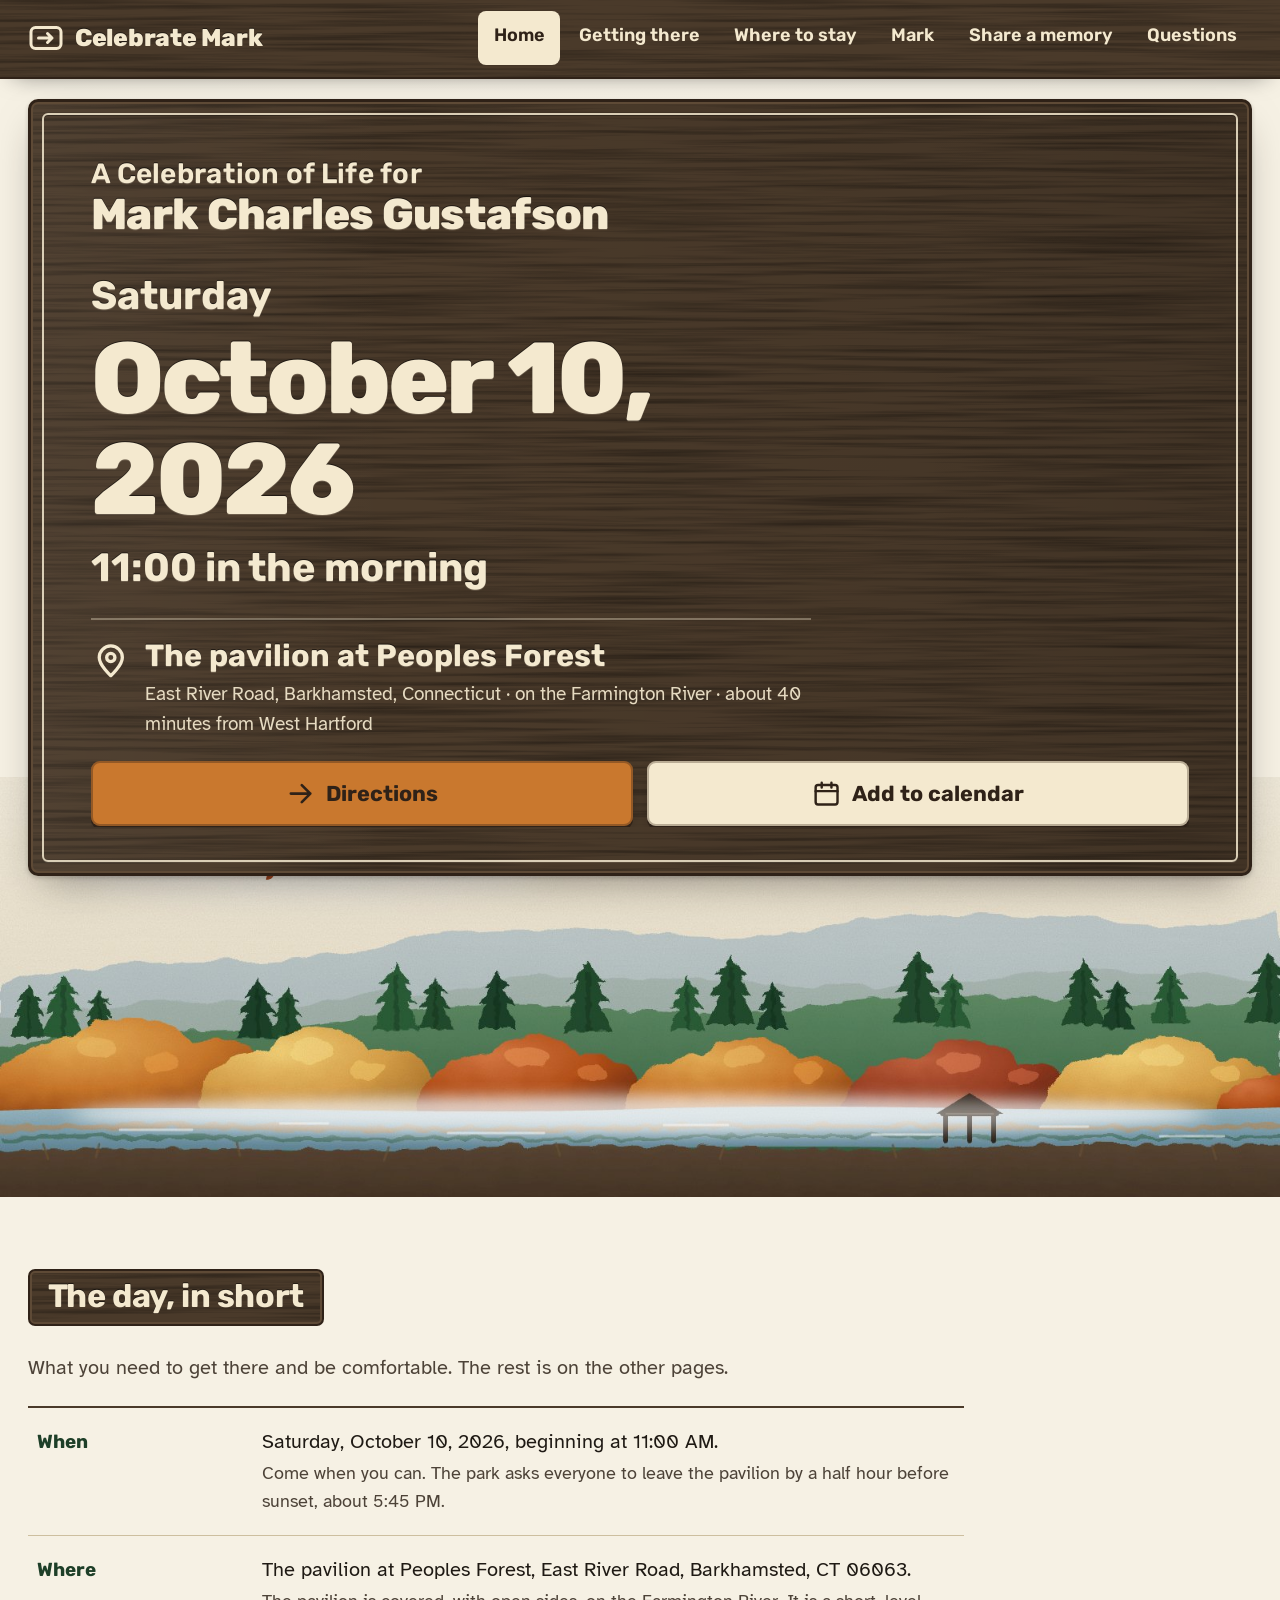
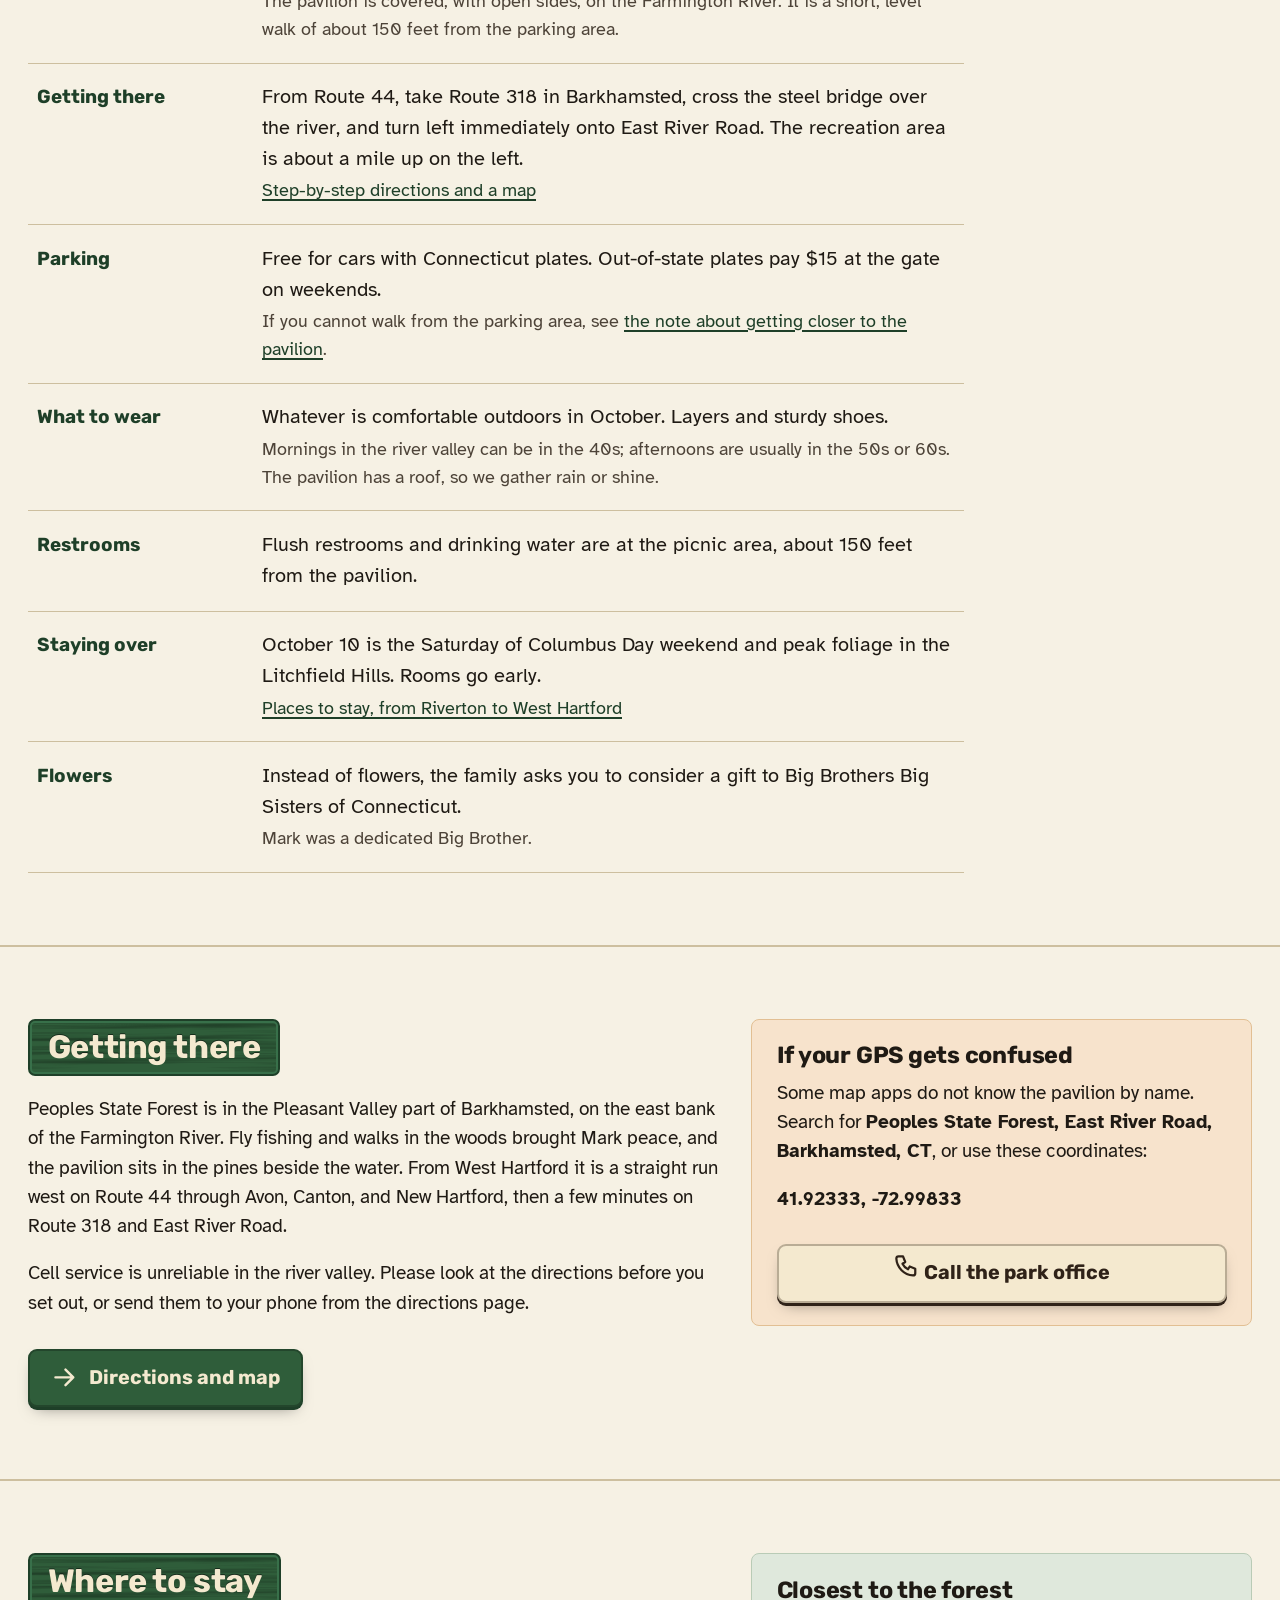
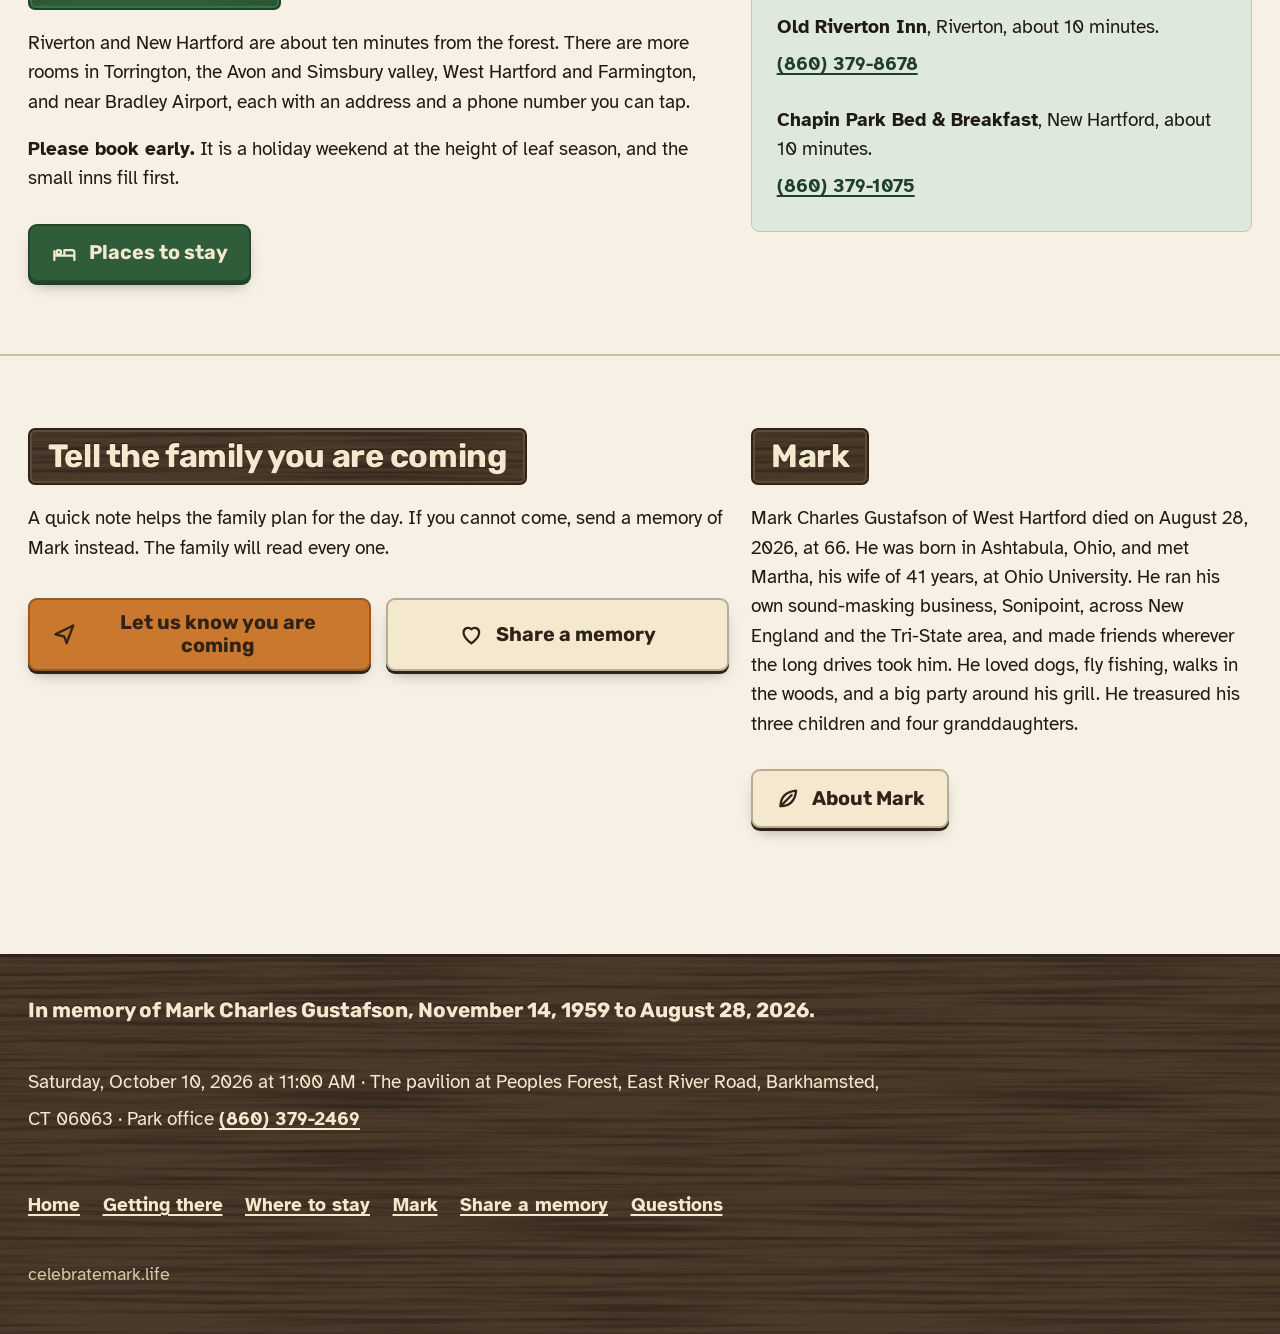
==== index.html @ 728c5eab "Tighten the copy across every page; fix GPS minus sign and two tap targets Cut padded phrasing, rest" ====
<!DOCTYPE html>
<html lang="en" class="no-js">
<head>
<meta charset="utf-8">
<meta name="viewport" content="width=device-width, initial-scale=1, viewport-fit=cover">
<title>Celebrate Mark — Saturday, October 10, 2026, 11 AM, Peoples State Forest</title>
<meta name="description" content="A Celebration of Life for Mark Charles Gustafson of West Hartford, Connecticut, 1959 to 2026. Saturday, October 10, 2026 at 11:00 AM at the pavilion at Peoples Forest, East River Road, Barkhamsted. Directions, places to stay, his obituary, and a place to share a memory.">
<link rel="canonical" href="https://celebratemark.life/">
<meta property="og:title" content="Celebrate Mark — Saturday, October 10, 2026">
<meta property="og:description" content="A Celebration of Life for Mark Charles Gustafson. 11:00 AM at the pavilion at Peoples Forest, Barkhamsted, CT.">
<meta property="og:type" content="website">
<meta property="og:url" content="https://celebratemark.life/">
<meta property="og:image" content="https://celebratemark.life/assets/share-card.png">
<meta name="theme-color" content="#4a3a2a">
<link rel="icon" href="assets/favicon.svg" type="image/svg+xml">
<link rel="apple-touch-icon" href="assets/apple-touch-icon.png">
<link rel="preconnect" href="https://fonts.googleapis.com">
<link rel="preconnect" href="https://fonts.gstatic.com" crossorigin>
<link rel="stylesheet" href="https://fonts.googleapis.com/css2?family=Atkinson+Hyperlegible:ital,wght@0,400;0,700;1,400&family=Rubik:wght@600;700;800&display=swap">
<link rel="stylesheet" href="assets/styles.css">
<script type="application/ld+json">
{
  "@context": "https://schema.org",
  "@type": "Event",
  "name": "Celebration of Life for Mark Charles Gustafson",
  "startDate": "2026-10-10T11:00:00-04:00",
  "endDate": "2026-10-10T15:00:00-04:00",
  "eventStatus": "https://schema.org/EventScheduled",
  "eventAttendanceMode": "https://schema.org/OfflineEventAttendanceMode",
  "location": {
    "@type": "Place",
    "name": "The pavilion at Peoples Forest",
    "address": { "@type": "PostalAddress", "streetAddress": "East River Road", "addressLocality": "Barkhamsted", "addressRegion": "CT", "postalCode": "06063", "addressCountry": "US" },
    "geo": { "@type": "GeoCoordinates", "latitude": 41.92333, "longitude": -72.99833 }
  },
  "description": "A gathering to celebrate the life of Mark Charles Gustafson of West Hartford, Connecticut, November 14, 1959 to August 28, 2026: husband to Martha, father of Alex, Molly, and Katie, grandfather of four, and owner of Sonipoint, a sound-masking business. In lieu of flowers, the family asks for donations to Big Brothers Big Sisters of Connecticut.",
  "url": "https://celebratemark.life/"
}
</script>
</head>
<body>
<a class="skip-link" href="#main">Skip to main content</a>

<header class="site-header" id="top">
  <div class="wrap">
    <a class="wordmark" href="index.html" aria-label="Celebrate Mark, home">
      <svg viewBox="0 0 24 24" fill="none" stroke="currentColor" stroke-width="2" stroke-linecap="round" stroke-linejoin="round" aria-hidden="true"><rect x="2" y="5" width="20" height="14" rx="3"/><path d="M7 12h9M13 9l3 3-3 3"/></svg>
      <span>Celebrate Mark</span>
    </a>
    <button class="menu-toggle" type="button" aria-expanded="false" aria-controls="site-nav">
      <svg class="ico-menu" viewBox="0 0 24 24" fill="none" stroke="currentColor" stroke-width="2.2" stroke-linecap="round" aria-hidden="true"><path d="M4 7h16M4 12h16M4 17h16"/></svg>
      <svg class="ico-close" viewBox="0 0 24 24" fill="none" stroke="currentColor" stroke-width="2.2" stroke-linecap="round" aria-hidden="true"><path d="M6 6l12 12M18 6L6 18"/></svg>
      <span>Menu</span>
    </button>
    <nav class="site-nav" id="site-nav" aria-label="Site">
      <ul>
        <li><a href="index.html" aria-current="page">Home</a></li>
        <li><a href="directions.html">Getting there</a></li>
        <li><a href="stay.html">Where to stay</a></li>
        <li><a href="mark.html">Mark</a></li>
        <li><a href="share.html">Share a memory</a></li>
        <li><a href="questions.html">Questions</a></li>
      </ul>
    </nav>
  </div>
</header>

<main id="main">

  <section class="hero" aria-labelledby="title">
    <div class="wrap">
      <div class="board">
        <h1 id="title" class="routed cut">A Celebration of Life for
          <span class="name">Mark Charles Gustafson</span>
        </h1>
        <p class="date-block routed">
          <span class="day cut">Saturday</span>
          <span class="date cut">October 10, 2026</span>
          <span class="time cut">11:00 in the morning</span>
        </p>
        <div class="place cut">
          <svg viewBox="0 0 24 24" fill="none" stroke="currentColor" stroke-width="2" stroke-linecap="round" stroke-linejoin="round" aria-hidden="true"><path d="M12 21s-7-6.2-7-11a7 7 0 0 1 14 0c0 4.8-7 11-7 11z"/><circle cx="12" cy="10" r="2.5"/></svg>
          <div>
            <div class="place-name routed">The pavilion at Peoples Forest</div>
            <div class="place-detail">East River Road, Barkhamsted, Connecticut · on the Farmington River · about 40 minutes from West Hartford</div>
          </div>
        </div>
        <div class="plaque-row cut">
          <a class="plaque plaque--blaze" href="directions.html">
            <svg viewBox="0 0 24 24" fill="none" stroke="currentColor" stroke-width="2.2" stroke-linecap="round" stroke-linejoin="round" aria-hidden="true"><path d="M4 12h16M13 5l7 7-7 7"/></svg>
            Directions
          </a>
          <a class="plaque" href="celebrate-mark.ics" download="celebrate-mark.ics">
            <svg viewBox="0 0 24 24" fill="none" stroke="currentColor" stroke-width="2" stroke-linecap="round" stroke-linejoin="round" aria-hidden="true"><rect x="3" y="5" width="18" height="16" rx="2"/><path d="M3 10h18M8 3v4M16 3v4"/></svg>
            Add to calendar
          </a>
        </div>
      </div>
    </div>
  </section>

  <div class="ridge" aria-hidden="true">
    <img src="assets/ridge.jpg" srcset="assets/ridge.jpg 1600w, assets/ridge@2x.jpg 3200w" sizes="100vw" width="1600" height="560" alt="" decoding="async" fetchpriority="high">
    <svg class="overlay" viewBox="0 0 1600 560" preserveAspectRatio="xMidYMax slice" aria-hidden="true">
      <defs>
        <filter id="soft" x="-10%" y="-40%" width="120%" height="180%"><feGaussianBlur stdDeviation="9"/></filter>
        <symbol id="leaf" viewBox="0 0 24 24"><path d="M4 20c0-9 5-14 16-16-1 11-6 16-16 16z" fill="currentColor"/><path d="M4 20c4-5 8-9 12-12" stroke="#5a2e10" stroke-width="1.2" fill="none" opacity=".5"/></symbol>
      </defs>
      <ellipse class="mist" cx="800" cy="458" rx="720" ry="22" fill="#ffffff" opacity=".45" filter="url(#soft)"/>
      <g color="#c9782e">
        <use class="leaf" href="#leaf" x="180" y="90" width="22" height="22" style="--dx:150px;--dur:15s;--delay:0s;--rot:520deg"/>
        <use class="leaf" href="#leaf" x="500" y="40" width="18" height="18" style="--dx:-110px;--dur:19s;--delay:-6s;--rot:-480deg;color:#d9a04a"/>
        <use class="leaf" href="#leaf" x="820" y="110" width="20" height="20" style="--dx:170px;--dur:17s;--delay:-11s;--rot:600deg;color:#b8541a"/>
        <use class="leaf" href="#leaf" x="1090" y="50" width="16" height="16" style="--dx:-80px;--dur:21s;--delay:-3s;--rot:-420deg"/>
        <use class="leaf" href="#leaf" x="1350" y="100" width="22" height="22" style="--dx:120px;--dur:16s;--delay:-14s;--rot:560deg;color:#d9a04a"/>
        <use class="leaf" href="#leaf" x="330" y="150" width="16" height="16" style="--dx:100px;--dur:23s;--delay:-8s;--rot:400deg;color:#a8431a"/>
      </g>
    </svg>
  </div>

  <section class="section" aria-labelledby="day-title">
    <div class="wrap">
      <div class="section-head reveal">
        <h2 id="day-title"><span class="plank">The day, in short</span></h2>
        <p>What you need to get there and be comfortable. The rest is on the other pages.</p>
      </div>
      <ul class="facts reveal">
        <li><span class="k">When</span><span class="v">Saturday, October 10, 2026, beginning at 11:00 AM. <small>Come when you can. The park asks everyone to leave the pavilion by a half hour before sunset, about 5:45 PM.</small></span></li>
        <li><span class="k">Where</span><span class="v">The pavilion at Peoples Forest, East River Road, Barkhamsted, CT 06063. <small>The pavilion is covered, with open sides, on the Farmington River. It is a short, level walk of about 150 feet from the parking area.</small></span></li>
        <li><span class="k">Getting there</span><span class="v">From Route 44, take Route 318 in Barkhamsted, cross the steel bridge over the river, and turn left immediately onto East River Road. The recreation area is about a mile up on the left. <small><a href="directions.html">Step-by-step directions and a map</a></small></span></li>
        <li><span class="k">Parking</span><span class="v">Free for cars with Connecticut plates. Out-of-state plates pay $15 at the gate on weekends. <small>If you cannot walk from the parking area, see <a href="questions.html#access">the note about getting closer to the pavilion</a>.</small></span></li>
        <li><span class="k">What to wear</span><span class="v">Whatever is comfortable outdoors in October. Layers and sturdy shoes. <small>Mornings in the river valley can be in the 40s; afternoons are usually in the 50s or 60s. The pavilion has a roof, so we gather rain or shine.</small></span></li>
        <li><span class="k">Restrooms</span><span class="v">Flush restrooms and drinking water are at the picnic area, about 150 feet from the pavilion.</span></li>
        <li><span class="k">Staying over</span><span class="v">October 10 is the Saturday of Columbus Day weekend and peak foliage in the Litchfield Hills. Rooms go early. <small><a href="stay.html">Places to stay, from Riverton to West Hartford</a></small></span></li>
        <li><span class="k">Flowers</span><span class="v">Instead of flowers, the family asks you to consider a gift to Big Brothers Big Sisters of Connecticut. <small>Mark was a dedicated Big Brother.</small></span></li>
      </ul>
    </div>
  </section>

  <section class="section" aria-labelledby="go-title">
    <div class="wrap summary">
      <div>
        <h2 id="go-title"><span class="plank plank--pine">Getting there</span></h2>
        <p>Peoples State Forest is in the Pleasant Valley part of Barkhamsted, on the east bank of the Farmington River. Fly fishing and walks in the woods brought Mark peace, and the pavilion sits in the pines beside the water. From West Hartford it is a straight run west on Route 44 through Avon, Canton, and New Hartford, then a few minutes on Route 318 and East River Road.</p>
        <p>Cell service is unreliable in the river valley. Please look at the directions before you set out, or send them to your phone from the directions page.</p>
        <a class="plaque plaque--pine" href="directions.html">
          <svg viewBox="0 0 24 24" fill="none" stroke="currentColor" stroke-width="2.2" stroke-linecap="round" stroke-linejoin="round" aria-hidden="true"><path d="M4 12h16M13 5l7 7-7 7"/></svg>
          Directions and map
        </a>
      </div>
      <div class="notice notice--blaze">
        <h3>If your GPS gets confused</h3>
        <p>Some map apps do not know the pavilion by name. Search for <strong>Peoples State Forest, East River Road, Barkhamsted, CT</strong>, or use these coordinates:</p>
        <p><strong>41.92333, -72.99833</strong></p>
        <div class="plaque-row">
          <a class="plaque" href="tel:+18603792469">
            <svg viewBox="0 0 24 24" fill="none" stroke="currentColor" stroke-width="2" stroke-linecap="round" stroke-linejoin="round" aria-hidden="true"><path d="M5 4h4l2 5-2.5 1.5a11 11 0 0 0 5 5L15 13l5 2v4a2 2 0 0 1-2 2A16 16 0 0 1 3 6a2 2 0 0 1 2-2z"/></svg>
            Call the park office
          </a>
        </div>
      </div>
    </div>
  </section>

  <section class="section" aria-labelledby="stay-title">
    <div class="wrap summary">
      <div>
        <h2 id="stay-title"><span class="plank plank--pine">Where to stay</span></h2>
        <p>Riverton and New Hartford are about ten minutes from the forest. There are more rooms in Torrington, the Avon and Simsbury valley, West Hartford and Farmington, and near Bradley Airport, each with an address and a phone number you can tap.</p>
        <p><strong>Please book early.</strong> It is a holiday weekend at the height of leaf season, and the small inns fill first.</p>
        <a class="plaque plaque--pine" href="stay.html">
          <svg viewBox="0 0 24 24" fill="none" stroke="currentColor" stroke-width="2" stroke-linecap="round" stroke-linejoin="round" aria-hidden="true"><path d="M3 18v-8M3 14h18v4M21 14v-3a2 2 0 0 0-2-2h-7v5"/><circle cx="7" cy="11" r="2"/></svg>
          Places to stay
        </a>
      </div>
      <div class="notice notice--pine">
        <h3>Closest to the forest</h3>
        <p><strong>Old Riverton Inn</strong>, Riverton, about 10 minutes.<br><a href="tel:+18603798678">(860) 379-8678</a></p>
        <p><strong>Chapin Park Bed &amp; Breakfast</strong>, New Hartford, about 10 minutes.<br><a href="tel:+18603791075">(860) 379-1075</a></p>
      </div>
    </div>
  </section>

  <section class="section" aria-labelledby="share-title">
    <div class="wrap summary">
      <div>
        <h2 id="share-title"><span class="plank">Tell the family you are coming</span></h2>
        <p>A quick note helps the family plan for the day. If you cannot come, send a memory of Mark instead. The family will read every one.</p>
        <div class="plaque-row">
          <a class="plaque plaque--blaze" href="share.html#rsvp">
            <svg viewBox="0 0 24 24" fill="none" stroke="currentColor" stroke-width="2" stroke-linecap="round" stroke-linejoin="round" aria-hidden="true"><path d="M4 12l16-8-6 16-2-6-8-2z"/></svg>
            Let us know you are coming
          </a>
          <a class="plaque" href="share.html#memory">
            <svg viewBox="0 0 24 24" fill="none" stroke="currentColor" stroke-width="2" stroke-linecap="round" stroke-linejoin="round" aria-hidden="true"><path d="M12 20s-7-4.5-7-10a4 4 0 0 1 7-2.5A4 4 0 0 1 19 10c0 5.5-7 10-7 10z"/></svg>
            Share a memory
          </a>
        </div>
      </div>
      <div>
        <h2><span class="plank">Mark</span></h2>
        <p>Mark Charles Gustafson of West Hartford died on August 28, 2026, at 66. He was born in Ashtabula, Ohio, and met Martha, his wife of 41 years, at Ohio University. He ran his own sound-masking business, Sonipoint, across New England and the Tri-State area, and made friends wherever the long drives took him. He loved dogs, fly fishing, walks in the woods, and a big party around his grill. He treasured his three children and four granddaughters.</p>
        <a class="plaque" href="mark.html">
          <svg viewBox="0 0 24 24" fill="none" stroke="currentColor" stroke-width="2" stroke-linecap="round" stroke-linejoin="round" aria-hidden="true"><path d="M5 19c0-8 5-13 14-14-1 9-6 14-14 14z"/><path d="M5 19c4-4 7-7 10-10"/></svg>
          About Mark
        </a>
      </div>
    </div>
  </section>

</main>

<nav class="action-bar" aria-label="Quick actions">
  <a class="plaque plaque--blaze" href="directions.html">
    <svg viewBox="0 0 24 24" fill="none" stroke="currentColor" stroke-width="2.2" stroke-linecap="round" stroke-linejoin="round" aria-hidden="true"><path d="M4 12h16M13 5l7 7-7 7"/></svg>
    Directions
  </a>
  <a class="plaque" href="celebrate-mark.ics" download="celebrate-mark.ics">
    <svg viewBox="0 0 24 24" fill="none" stroke="currentColor" stroke-width="2" stroke-linecap="round" stroke-linejoin="round" aria-hidden="true"><rect x="3" y="5" width="18" height="16" rx="2"/><path d="M3 10h18M8 3v4M16 3v4"/></svg>
    Add to calendar
  </a>
</nav>

<footer class="site-footer">
  <div class="wrap">
    <p class="memo routed">In memory of Mark Charles Gustafson, November 14, 1959 to August 28, 2026.</p>
    <p>Saturday, October 10, 2026 at 11:00 AM · The pavilion at Peoples Forest, East River Road, Barkhamsted, CT 06063 · Park office <a href="tel:+18603792469">(860) 379-2469</a></p>
    <nav aria-label="Footer">
      <ul>
        <li><a href="index.html">Home</a></li>
        <li><a href="directions.html">Getting there</a></li>
        <li><a href="stay.html">Where to stay</a></li>
        <li><a href="mark.html">Mark</a></li>
        <li><a href="share.html">Share a memory</a></li>
        <li><a href="questions.html">Questions</a></li>
      </ul>
    </nav>
    <p class="fine" style="color:var(--cream-dim)">celebratemark.life</p>
  </div>
</footer>

<script src="assets/site.js" defer></script>
</body>
</html>
---- assets/styles.css ----
/* celebratemark.life — the trailhead kiosk
   Routed brown board, cream letters, pine green and blaze orange, notice paper for reading. */

:root {
  --board: #4a3a2a;
  --board-deep: #2f2218;
  --board-edge: #5e4a36;
  --board-grain: rgba(0, 0, 0, 0.09);
  --grain: url("grain.svg");
  --cream: #f4e9cf;
  --cream-dim: #d7c9a8;
  --paper: #f6f1e4;
  --paper-2: #ece4d1;
  --rule: #cdbf9f;
  --ink: #1f1a14;
  --ink-2: #4d4338;
  --pine: #2f5d3a;
  --pine-deep: #1e3f28;
  --pine-tint: #dfe8dc;
  --blaze: #c9782e;
  --blaze-deep: #a85f1e;
  --blaze-text: #8a4a12;
  --blaze-tint: #f7e3cc;
  --river: #6f95a8;
  --ease: cubic-bezier(0.16, 1, 0.3, 1);
  --shadow-1: 0 1px 2px rgba(31, 26, 20, 0.16), 0 8px 20px -10px rgba(31, 26, 20, 0.4);
  --shadow-2: 0 2px 4px rgba(31, 26, 20, 0.2), 0 18px 40px -16px rgba(31, 26, 20, 0.5);
  --measure: 66ch;
  --radius: 10px;
  --font-display: "Rubik", "Avenir Next", "Segoe UI", system-ui, sans-serif;
  --font-body: "Atkinson Hyperlegible", "Avenir Next", "Segoe UI", system-ui, sans-serif;
  color-scheme: light;
}

*, *::before, *::after { box-sizing: border-box; }

html {
  font-size: 18px;
  -webkit-text-size-adjust: 100%;
  scroll-behavior: smooth;
  scroll-padding-top: 5rem;
}

body {
  margin: 0;
  font-family: var(--font-body);
  font-size: 1.05rem;
  line-height: 1.55;
  color: var(--ink);
  background: var(--paper);
  background-image: radial-gradient(1200px 400px at 50% -100px, #fffaf0 0%, transparent 70%);
}

/* Browser surfaces carry the world too */
::selection { background: var(--blaze-tint); color: var(--ink); }
.board ::selection, .site-header ::selection, .site-footer ::selection, .action-bar ::selection { background: var(--blaze); color: var(--board-deep); }
html { scrollbar-color: var(--board) var(--paper-2); }
::-webkit-scrollbar { width: 14px; }
::-webkit-scrollbar-track { background: var(--paper-2); }
::-webkit-scrollbar-thumb { background: var(--board); border: 3px solid var(--paper-2); border-radius: 8px; }

:focus-visible {
  outline: 3px solid var(--blaze);
  outline-offset: 3px;
  box-shadow: 0 0 0 7px var(--paper);
  border-radius: 6px;
}
.board :focus-visible, .site-header :focus-visible, .site-footer :focus-visible, .action-bar :focus-visible {
  outline-color: var(--cream);
  box-shadow: 0 0 0 7px var(--board);
}

.skip-link {
  position: absolute; left: 1rem; top: -4rem;
  background: var(--blaze); color: var(--board-deep);
  padding: 0.75rem 1rem; border-radius: 8px; font-weight: 700;
  z-index: 100; transition: top 0.2s var(--ease);
}
.skip-link:focus { top: 1rem; }

h1, h2, h3 { font-family: var(--font-display); line-height: 1.12; margin: 0; text-wrap: balance; letter-spacing: -0.01em; }
h2 { font-size: clamp(1.7rem, 4.5vw, 2.3rem); font-weight: 700; color: var(--pine-deep); }
h3 { font-size: 1.3rem; font-weight: 700; color: var(--ink); }
p { margin: 0 0 1rem; max-width: var(--measure); }
p:last-child { margin-bottom: 0; }
a { color: var(--pine-deep); text-decoration-thickness: 2px; text-underline-offset: 0.18em; }
a:hover { text-decoration-thickness: 3px; }
strong { font-weight: 700; }
small, .fine { font-size: 1rem; color: var(--ink-2); }
ul, ol { padding-left: 1.3rem; max-width: var(--measure); }
li { margin-bottom: 0.4rem; }
address { font-style: normal; }

.wrap { width: min(100% - 2rem, 68rem); margin-inline: auto; }
.narrow { width: min(100% - 2rem, 46rem); margin-inline: auto; }

/* ---------- Routed board ---------- */
.board {
  position: relative;
  color: var(--cream);
  background-color: var(--board);
  background-image:
    linear-gradient(90deg, rgba(255, 255, 255, 0.04), transparent 30%, rgba(0, 0, 0, 0.05) 70%, rgba(0, 0, 0, 0.12)),
    var(--grain);
  border-radius: var(--radius);
  padding: 1.8rem 1.7rem;
  box-shadow: inset 0 0 0 3px var(--board-deep), inset 0 0 0 5px var(--board-edge), var(--shadow-2);
}
@media (min-width: 900px) { .board { padding: 3.25rem 3.5rem 2.75rem; } }
.board-title { font-size: 1.8rem; color: var(--cream); }
@media (min-width: 900px) { .board-title { font-size: 2.6rem; } }
.board-text { color: var(--cream); font-size: 1.2rem; margin-top: 0.75rem; }
.board-text + .board-text { margin-top: 0; }
.board::before {
  content: "";
  position: absolute; inset: 14px;
  border: 2px solid var(--cream);
  border-radius: 6px;
  opacity: 0.85;
  pointer-events: none;
  box-shadow: inset 0 1px 0 rgba(0, 0, 0, 0.35), 0 1px 0 rgba(255, 245, 220, 0.12);
}
.board a { color: var(--cream); }
.board a:hover { color: #fff; }
.board .plaque, .site-footer .plaque { color: var(--board-deep); }
.board .plaque--pine, .site-footer .plaque--pine { color: var(--cream); }
.board .plaque:hover { color: var(--board-deep); }
.routed {
  font-family: var(--font-display);
  color: var(--cream);
  text-shadow: 0 -1px 0 rgba(0, 0, 0, 0.55), 0 1px 0 rgba(255, 245, 220, 0.18);
}

/* ---------- Plaque buttons ---------- */
.plaque {
  display: inline-flex; align-items: center; justify-content: center; gap: 0.6rem;
  min-height: 3.25rem; padding: 0.7rem 1.3rem;
  font-family: var(--font-display); font-weight: 700; font-size: 1.1rem; line-height: 1.2;
  color: var(--board-deep); background: var(--cream);
  border: 0; border-radius: 9px; cursor: pointer; text-decoration: none;
  box-shadow: inset 0 0 0 2px rgba(74, 58, 42, 0.35), 0 3px 0 var(--board-deep), 0 8px 16px -8px rgba(0, 0, 0, 0.5);
  transition: transform 0.14s var(--ease), box-shadow 0.14s var(--ease), background-color 0.2s var(--ease);
  -webkit-tap-highlight-color: transparent;
  text-align: center;
}
.plaque svg { width: 1.35em; height: 1.35em; flex: none; }
.plaque:hover { background: #fff6dd; color: var(--board-deep); }
.plaque:active { transform: translateY(2px) scale(0.985); box-shadow: inset 0 0 0 2px rgba(74, 58, 42, 0.35), 0 1px 0 var(--board-deep), 0 4px 8px -6px rgba(0, 0, 0, 0.5); }
.plaque--blaze { background: var(--blaze); color: var(--board-deep); box-shadow: inset 0 0 0 2px rgba(47, 34, 24, 0.35), 0 3px 0 var(--board-deep), 0 8px 16px -8px rgba(0, 0, 0, 0.5); }
.plaque--blaze:hover { background: #d9873b; color: var(--board-deep); }
.plaque--pine { background: var(--pine); color: var(--cream); box-shadow: inset 0 0 0 2px rgba(0, 0, 0, 0.25), 0 3px 0 var(--pine-deep), 0 8px 16px -8px rgba(0, 0, 0, 0.5); }
.plaque--pine:hover { background: #38704a; color: #fff; }
.plaque--wide { width: 100%; }
.plaque-row { display: flex; flex-wrap: wrap; gap: 0.8rem; margin-top: 1.25rem; }
.plaque-row .plaque { flex: 1 1 14rem; }

/* ---------- Header ---------- */
.site-header {
  position: sticky; top: 0; z-index: 50;
  background-color: var(--board);
  background-image: var(--grain);
  color: var(--cream);
  box-shadow: 0 2px 0 var(--board-deep), 0 10px 24px -14px rgba(0, 0, 0, 0.6);
}
.site-header .wrap { display: flex; align-items: center; justify-content: space-between; gap: 1rem; min-height: 4.25rem; }
.wordmark {
  display: inline-flex; align-items: center; gap: 0.6rem;
  font-family: var(--font-display); font-weight: 800; font-size: 1.35rem; letter-spacing: -0.01em;
  color: var(--cream); text-decoration: none;
}
.wordmark svg { width: 2rem; height: 2rem; flex: none; }
@media (max-width: 480px) { .wordmark { font-size: 1.15rem; gap: 0.45rem; } .wordmark svg { width: 1.7rem; height: 1.7rem; } .menu-toggle { padding: 0.4rem 0.7rem; } .site-header .wrap { min-height: 3.9rem; } }
.wordmark span { text-shadow: 0 -1px 0 rgba(0, 0, 0, 0.5); }
.menu-toggle {
  display: inline-flex; align-items: center; gap: 0.5rem;
  min-height: 2.9rem; padding: 0.4rem 0.9rem;
  font-family: var(--font-display); font-weight: 700; font-size: 1rem;
  color: var(--cream); background: rgba(0, 0, 0, 0.22);
  border: 2px solid var(--cream); border-radius: 8px; cursor: pointer;
}
.menu-toggle svg { width: 1.3rem; height: 1.3rem; }
.menu-toggle[aria-expanded="true"] .ico-menu { display: none; }
.menu-toggle[aria-expanded="false"] .ico-close { display: none; }
.site-nav { display: none; }
.site-nav ul { list-style: none; margin: 0; padding: 0.25rem 0 0.9rem; display: flex; flex-direction: column; gap: 0.15rem; max-width: none; }
.site-nav li { margin: 0; }
.site-nav a {
  display: block; padding: 0.85rem 1rem; min-height: 3rem;
  font-family: var(--font-display); font-weight: 600; font-size: 1.1rem;
  color: var(--cream); text-decoration: none; border-radius: 8px;
  border-left: 0;
}
.site-nav a:hover { background: rgba(0, 0, 0, 0.25); color: #fff; }
.site-nav a[aria-current="page"] { background: var(--cream); color: var(--board-deep); }
.site-header.open .site-nav { display: block; }
.site-header.open .site-nav ul { animation: menu-in 0.3s var(--ease) both; }
@keyframes menu-in { from { opacity: 0; transform: translateY(-6px); } to { opacity: 1; transform: none; } }

@media (min-width: 900px) {
  .menu-toggle { display: none; }
  .site-nav, .site-header.open .site-nav { display: block; }
  .site-nav ul { flex-direction: row; padding: 0; gap: 0.2rem; }
  .site-nav a { padding: 0.6rem 0.85rem; font-size: 1rem; }
}

/* ---------- Hero sign ---------- */
.hero { padding: 1.25rem 0 0; }
.hero h1 {
  font-size: clamp(1.15rem, 3.4vw, 1.55rem); font-weight: 600; letter-spacing: 0.01em;
  color: var(--cream); opacity: 0.95;
}
.hero .name { display: block; font-size: clamp(1.6rem, 5.2vw, 2.4rem); font-weight: 800; margin-top: 0.15rem; letter-spacing: -0.015em; }
.hero .date-block { margin: 1.4rem 0 1.1rem; }
.hero .day { display: block; font-family: var(--font-display); font-weight: 700; font-size: clamp(1.45rem, 5vw, 2.2rem); color: var(--cream); }
.hero .date { display: block; font-size: clamp(2.7rem, 10.5vw, 5.6rem); font-weight: 800; line-height: 1; letter-spacing: -0.03em; margin: 0.15rem 0 0.35rem; }
.hero .time { display: block; font-family: var(--font-display); font-weight: 700; font-size: clamp(1.45rem, 5vw, 2.2rem); }
.hero .place { display: grid; grid-template-columns: auto 1fr; gap: 0.6rem 0.8rem; align-items: start; margin-top: 1.1rem; padding-top: 1rem; border-top: 2px solid rgba(244, 233, 207, 0.35); max-width: 40rem; }
.hero .place svg { width: 2.2rem; height: 2.2rem; margin-top: 0.15rem; }
.hero .place-name { font-family: var(--font-display); font-weight: 700; font-size: clamp(1.25rem, 4.2vw, 1.7rem); line-height: 1.2; }
.hero .place-detail { font-size: 1.05rem; color: var(--cream); opacity: 0.92; margin-top: 0.25rem; }
.hero .plaque-row { margin-top: 1.3rem; }
.hero .plaque { font-size: 1.2rem; min-height: 3.6rem; }

/* Authored moment: the letters are routed in, one line after the next */
.cut { clip-path: inset(0 0 0 0); }
.js .cut { animation: route-in 0.9s var(--ease) both; }
.js .cut:nth-child(2), .js .date-block .cut:nth-child(2) { animation-delay: 0.12s; }
.js .date-block .cut:nth-child(1) { animation-delay: 0.18s; }
.js .date-block .cut:nth-child(2) { animation-delay: 0.30s; }
.js .date-block .cut:nth-child(3) { animation-delay: 0.42s; }
.js .place.cut { animation-delay: 0.55s; }
.js .hero .plaque-row.cut { animation-delay: 0.7s; }
@keyframes route-in {
  from { clip-path: inset(0 100% 0 0); opacity: 0.6; }
  to { clip-path: inset(0 0 0 0); opacity: 1; }
}

/* ---------- Ridge ---------- */
.hero { position: relative; z-index: 2; }
.ridge { position: relative; z-index: 1; margin-top: -3rem; line-height: 0; }
.ridge img { width: 100%; height: clamp(190px, 44vw, 420px); display: block; object-fit: cover; object-position: center bottom; }
.ridge .overlay { position: absolute; inset: 0; width: 100%; height: 100%; display: block; }
@media (min-width: 900px) { .ridge { margin-top: -5.5rem; } }
.ridge .leaf { transform-box: fill-box; transform-origin: center; }
.js .ridge.live .leaf { animation: drift var(--dur, 14s) linear infinite; animation-delay: var(--delay, 0s); }
.js .ridge.live .mist { animation: mist 26s ease-in-out infinite alternate; }
@keyframes drift {
  0% { transform: translate(0, -30px) rotate(0deg); opacity: 0; }
  8% { opacity: 1; }
  92% { opacity: 1; }
  100% { transform: translate(var(--dx, 140px), 340px) rotate(var(--rot, 540deg)); opacity: 0; }
}
@keyframes mist { from { transform: translateX(-40px); opacity: 0.55; } to { transform: translateX(60px); opacity: 0.8; } }

/* ---------- Sections on notice paper ---------- */
.section { padding-top: 2.5rem; padding-bottom: 2.5rem; }
@media (min-width: 900px) { .section { padding-top: 4rem; padding-bottom: 4rem; } }
.section + .section { border-top: 2px solid var(--rule); }
.section-head { margin-bottom: 1.25rem; }
.section-head p { margin-top: 0.5rem; font-size: 1.1rem; color: var(--ink-2); }
.plank {
  display: inline-block; margin-bottom: 1rem;
  padding: 0.55rem 1.1rem 0.6rem;
  font-family: var(--font-display); font-weight: 700; font-size: clamp(1.35rem, 4vw, 1.8rem);
  color: var(--cream); background-color: var(--board); background-image: var(--grain);
  border-radius: 7px;
  box-shadow: inset 0 0 0 2px var(--board-deep), inset 0 0 0 4px var(--board-edge);
  text-shadow: 0 -1px 0 rgba(0, 0, 0, 0.5);
}
.plank--pine { background-color: var(--pine); box-shadow: inset 0 0 0 2px var(--pine-deep), inset 0 0 0 4px #38704a; }

/* Ruled rows: the day's facts */
.facts { list-style: none; margin: 0; padding: 0; max-width: 52rem; border-top: 2px solid var(--board); }
.facts li {
  display: grid; grid-template-columns: 1fr; gap: 0.15rem 1.5rem;
  padding: 0.95rem 0.25rem; margin: 0;
  border-bottom: 1px solid var(--rule);
}
.facts .k { font-family: var(--font-display); font-weight: 700; color: var(--pine-deep); font-size: 1.05rem; }
.facts .v { font-size: 1.1rem; }
.facts .v small { display: block; margin-top: 0.15rem; }
@media (min-width: 640px) { .facts li { grid-template-columns: 11rem 1fr; padding: 1.05rem 0.5rem; } }

/* Notice: a sheet pinned under the plexiglass */
.notice {
  background: #fffbf1; border: 1px solid var(--rule); border-radius: 8px;
  padding: 1.25rem 1.35rem; max-width: 52rem;
}
.notice--blaze { background: var(--blaze-tint); border-color: #e2bf93; }
.notice--pine { background: var(--pine-tint); border-color: #b9cbb6; }
.notice h3, .notice .h3 { margin-bottom: 0.5rem; }
.notice p:last-child { margin-bottom: 0; }

/* Two-up summaries on the home page */
.summary { display: grid; gap: 1.25rem; }
.summary > div { max-width: 52rem; }
.summary .plaque { margin-top: 0.75rem; }
@media (min-width: 900px) { .summary { grid-template-columns: 1.4fr 1fr; align-items: start; } }

/* Distance ribbon */
.distance { display: inline-flex; align-items: center; gap: 0.45rem; font-family: var(--font-display); font-weight: 700; color: var(--blaze-text); font-size: 1rem; }
.distance svg { width: 1.3rem; height: 1.3rem; }

/* ---------- Directions page ---------- */
.route-list { list-style: none; padding: 0; margin: 0; max-width: 52rem; counter-reset: step; }
.route-list li {
  position: relative; padding: 0.9rem 0 0.9rem 3.4rem; margin: 0;
  border-bottom: 1px solid var(--rule); font-size: 1.1rem;
}
.route-list li::before {
  counter-increment: step; content: counter(step);
  position: absolute; left: 0; top: 0.85rem;
  width: 2.4rem; height: 2.4rem; display: grid; place-items: center;
  font-family: var(--font-display); font-weight: 800; font-size: 1.15rem;
  color: var(--cream); background: var(--pine); border-radius: 50%;
  box-shadow: inset 0 0 0 2px var(--pine-deep), 0 2px 0 var(--pine-deep);
}
.route-list li strong { color: var(--pine-deep); }
.lastmile { margin: 1.5rem 0; }
.lastmile svg { width: 100%; height: auto; display: block; border-radius: 10px; box-shadow: var(--shadow-1); background: #f2ecdc; }
.lastmile .path { stroke-dasharray: 1400; stroke-dashoffset: 1400; }
.js .lastmile.in .path { animation: draw 2.4s var(--ease) 0.2s forwards; }
@keyframes draw { to { stroke-dashoffset: 0; } }
.coords { display: flex; flex-wrap: wrap; align-items: center; gap: 0.75rem; margin: 0.75rem 0; }
.coords code { font-family: ui-monospace, "SF Mono", Menlo, monospace; font-size: 1.1rem; background: var(--paper-2); padding: 0.5rem 0.75rem; border-radius: 6px; border: 1px solid var(--rule); }
.copied { font-weight: 700; color: var(--pine-deep); }

/* ---------- Lodging ---------- */
.filters { display: flex; flex-wrap: wrap; gap: 0.5rem; margin: 0.75rem 0 1.5rem; }
.chip {
  min-height: 2.9rem; padding: 0.45rem 1rem;
  font-family: var(--font-display); font-weight: 700; font-size: 1rem;
  color: var(--pine-deep); background: var(--pine-tint);
  border: 2px solid #b9cbb6; border-radius: 999px; cursor: pointer;
  transition: transform 0.14s var(--ease), background-color 0.2s var(--ease);
}
.chip:hover { background: #d1dfcd; }
.chip:active { transform: scale(0.96); }
.chip[aria-pressed="true"] { background: var(--pine); color: var(--cream); border-color: var(--pine-deep); }
.stay-group { margin: 1.75rem 0; }
.stay-group[hidden] { display: none; }
.stay-group .h3 { display: flex; align-items: baseline; gap: 0.75rem; flex-wrap: wrap; margin-bottom: 0.5rem; }
.stay-group .h3 .distance { font-size: 1rem; }
.stay { list-style: none; margin: 0; padding: 0; max-width: 56rem; border-top: 2px solid var(--board); }
.stay li {
  display: grid; grid-template-columns: 1fr; gap: 0.35rem 1.25rem; align-items: center;
  padding: 1rem 0.25rem; margin: 0; border-bottom: 1px solid var(--rule);
}
.stay .name { font-family: var(--font-display); font-weight: 700; font-size: 1.2rem; color: var(--ink); }
.stay .name a { color: inherit; display: inline-flex; align-items: center; min-height: 2.6rem; }
.stay .town { color: var(--ink-2); }
.stay .addr { color: var(--ink-2); }
.stay .call { display: flex; gap: 0.5rem; flex-wrap: wrap; }
.stay .plaque { min-height: 2.9rem; font-size: 1rem; padding: 0.5rem 1rem; }
@media (min-width: 720px) {
  .stay li { grid-template-columns: 1fr auto; grid-template-areas: "name call" "town call" "addr call"; }
  .stay .name { grid-area: name; }
  .stay .town { grid-area: town; }
  .stay .addr { grid-area: addr; }
  .stay .call { grid-area: call; justify-self: end; }
}

/* ---------- Forms ---------- */
.form { max-width: 40rem; }
.form fieldset { border: 0; padding: 0; margin: 0 0 1.25rem; }
.form legend { font-family: var(--font-display); font-weight: 700; font-size: 1.15rem; color: var(--pine-deep); margin-bottom: 0.5rem; padding: 0; }
.field { margin-bottom: 1.1rem; }
.field label { display: block; font-family: var(--font-display); font-weight: 700; font-size: 1.05rem; margin-bottom: 0.35rem; }
.field .hint { display: block; color: var(--ink-2); font-size: 1rem; margin-bottom: 0.35rem; }
.field input, .field select, .field textarea {
  width: 100%; min-height: 3.25rem; padding: 0.7rem 0.9rem;
  font: inherit; font-size: 1.1rem; color: var(--ink);
  background: #fffdf7; border: 2px solid var(--board); border-radius: 8px;
  caret-color: var(--blaze);
  transition: border-color 0.15s var(--ease), box-shadow 0.15s var(--ease);
}
.field textarea { min-height: 9rem; resize: vertical; line-height: 1.5; }
.field input:focus, .field select:focus, .field textarea:focus { border-color: var(--blaze); outline: 3px solid var(--blaze); outline-offset: 2px; box-shadow: none; }
.field input::placeholder, .field textarea::placeholder { color: #7a6f60; }
.field.invalid input, .field.invalid textarea { border-color: var(--blaze-deep); background: #fff5ea; }
.field .error { display: none; color: var(--blaze-text); font-weight: 700; margin-top: 0.35rem; }
.field.invalid .error { display: block; }
.choices { display: grid; gap: 0.5rem; }
.choice { display: flex; align-items: center; gap: 0.75rem; min-height: 3rem; padding: 0.5rem 0.75rem; border: 2px solid var(--rule); border-radius: 8px; background: #fffdf7; cursor: pointer; font-size: 1.05rem; }
.choice input { width: 1.4rem; height: 1.4rem; margin: 0; accent-color: var(--pine); flex: none; }
.choice:has(input:checked) { border-color: var(--pine); background: var(--pine-tint); }
.honey { position: absolute; left: -9999px; width: 1px; height: 1px; overflow: hidden; }
.form .plaque { margin-top: 0.5rem; }
.form-note { margin-top: 0.75rem; }

/* ---------- FAQ ---------- */
.faq { max-width: 52rem; border-top: 2px solid var(--board); padding-top: 0.25rem; }
.faq details { border-bottom: 1px solid var(--rule); }
.faq summary {
  list-style: none; cursor: pointer; display: flex; align-items: center; justify-content: space-between; gap: 1rem;
  padding: 1rem 0.25rem; min-height: 3.5rem;
  font-family: var(--font-display); font-weight: 700; font-size: 1.15rem; color: var(--pine-deep);
}
.faq summary::-webkit-details-marker { display: none; }
.faq summary svg { width: 1.6rem; height: 1.6rem; flex: none; transition: transform 0.3s var(--ease); color: var(--blaze-deep); }
.faq details[open] summary svg { transform: rotate(45deg); }
.faq summary:hover { text-decoration: underline; text-decoration-thickness: 3px; text-underline-offset: 0.2em; }
.faq .answer { padding: 0 0.25rem 1.1rem; }
.js .faq details[open] .answer { animation: answer-in 0.35s var(--ease) both; }
@keyframes answer-in { from { opacity: 0; transform: translateY(-4px); } to { opacity: 1; transform: none; } }

/* ---------- Life page ---------- */
.life { display: grid; gap: 1.5rem; }
.portrait-slot {
  aspect-ratio: 4 / 5; max-width: 22rem; width: 100%;
  border-radius: 10px; background: var(--pine-tint);
  border: 2px dashed #9fb59c; display: grid; place-items: center; text-align: center; padding: 1rem;
  color: var(--pine-deep); font-family: var(--font-display); font-weight: 600;
}
.portrait-slot img { width: 100%; height: 100%; object-fit: cover; border-radius: 8px; }
.portrait {
  aspect-ratio: 4 / 5; max-width: 22rem; width: 100%;
  margin: 0; border-radius: 10px; overflow: hidden;
  background: var(--pine-tint);
  box-shadow: 0 1px 0 rgba(0,0,0,0.18), 0 10px 24px rgba(0,0,0,0.16);
}
.portrait img { display: block; width: 100%; height: 100%; object-fit: cover; object-position: 50% 28%; }
@media (min-width: 900px) { .life { grid-template-columns: 22rem 1fr; align-items: start; } }
.family { list-style: none; padding: 0; margin: 0.5rem 0 0; display: grid; gap: 0.35rem; }
.family li { padding: 0.65rem 0; border-bottom: 1px solid var(--rule); margin: 0; }
.family .rel { display: block; font-size: 1rem; color: var(--ink-2); }
.prose p { font-size: 1.12rem; }

a[href^="tel:"], a[href^="mailto:"] { display: inline-block; padding: 0.45rem 0; font-weight: 700; }
.notice .plaque-row { margin-top: 0.9rem; }

/* ---------- Reveal on scroll ---------- */
.js .reveal { opacity: 0; transform: translateY(14px); transition: opacity 0.7s var(--ease), transform 0.7s var(--ease); }
.js .reveal.in { opacity: 1; transform: none; }

/* ---------- Footer ---------- */
.site-footer { margin-top: 3rem; padding: 2.25rem 0 6.5rem; color: var(--cream);
  background-color: var(--board); background-image: var(--grain);
  box-shadow: inset 0 3px 0 var(--board-deep); }
.site-footer a { color: var(--cream); }
.site-footer a:hover { color: #fff; }
.site-footer .wrap { display: grid; gap: 1.25rem; }
.site-footer p { color: var(--cream); max-width: 48rem; }
.site-footer .memo { font-family: var(--font-display); font-weight: 700; font-size: 1.15rem; }
.site-footer nav ul { list-style: none; padding: 0; margin: 0; display: flex; flex-wrap: wrap; gap: 0.35rem 1.25rem; max-width: none; }
.site-footer nav a { color: var(--cream); font-weight: 600; display: inline-block; padding: 0.45rem 0; min-height: 2.75rem; }
@media (min-width: 900px) { .site-footer { padding-bottom: 2.5rem; } }

/* ---------- Sticky action bar (home, phone) ---------- */
.action-bar {
  position: fixed; left: 0; right: 0; bottom: 0; z-index: 40;
  display: grid; grid-template-columns: 1fr 1fr; gap: 0.6rem;
  padding: 0.6rem 0.75rem calc(0.6rem + env(safe-area-inset-bottom));
  background-color: var(--board); background-image: var(--grain);
  box-shadow: 0 -2px 0 var(--board-deep), 0 -10px 24px -14px rgba(0, 0, 0, 0.6);
  transform: translateY(110%); transition: transform 0.45s var(--ease);
}
.action-bar.show { transform: none; }
.action-bar .plaque { min-height: 3.25rem; font-size: 1.05rem; padding: 0.5rem 0.75rem; }
@media (min-width: 900px) { .action-bar { display: none; } }

/* ---------- Utilities ---------- */
.visually-hidden { position: absolute !important; width: 1px; height: 1px; overflow: hidden; clip: rect(0 0 0 0); white-space: nowrap; }
.icon { width: 1.3em; height: 1.3em; vertical-align: -0.28em; }
.mt-1 { margin-top: 1rem; }
.mt-2 { margin-top: 2rem; }
.inline-list { display: flex; flex-wrap: wrap; gap: 0.5rem 1.25rem; list-style: none; padding: 0; margin: 0.5rem 0 0; max-width: none; }
.inline-list li { margin: 0; }

/* ---------- Reduced motion: state changes stay, travel goes ---------- */
@media (prefers-reduced-motion: reduce) {
  html { scroll-behavior: auto; }
  .js .cut { animation: none; }
  .js .ridge.live .leaf { animation: none; opacity: 0.9; }
  .js .ridge.live .mist { animation: none; }
  .js .reveal { opacity: 1; transform: none; transition: none; }
  .js .lastmile.in .path { animation: none; stroke-dashoffset: 0; }
  .action-bar { transition: none; }
  .plaque, .chip { transition: none; }
  .faq summary svg { transition: none; }
  .js .faq details[open] .answer { animation: none; }
}

@media print {
  .js .reveal { opacity: 1 !important; transform: none !important; }
  .site-header, .site-footer nav, .action-bar, .ridge, .menu-toggle { display: none !important; }
  body { background: #fff; color: #000; }
  .board { box-shadow: none; background: #fff; color: #000; border: 2px solid #000; }
  .board::before { display: none; }
  .routed, .hero h1, .hero .day, .hero .date, .hero .time, .hero .place-detail, .board-title, .board-text, .board a, .site-footer, .site-footer a, .site-footer p { color: #000; text-shadow: none; }
  .plank, .plank--pine { background: #fff; color: #000; box-shadow: none; border: 2px solid #000; text-shadow: none; }
  .site-footer { background: #fff; }
  .plaque { display: none; }
  a::after { content: " (" attr(href) ")"; font-size: 0.9em; }
}

/* Header layout: nav inline on wide screens, stacked on phones */
.site-header .wrap { flex-wrap: wrap; }
.site-nav { flex-basis: 100%; order: 3; }
@media (min-width: 900px) { .site-nav { flex-basis: auto; order: 0; margin-left: auto; } }

/* Page titles on the inner pages carry the h1 at section-title scale */
.page-title { font-size: clamp(1.7rem, 4.5vw, 2.3rem); font-weight: 700; color: var(--pine-deep); }
.h3 { font-size: 1.3rem; font-weight: 700; color: var(--ink); line-height: 1.2; }
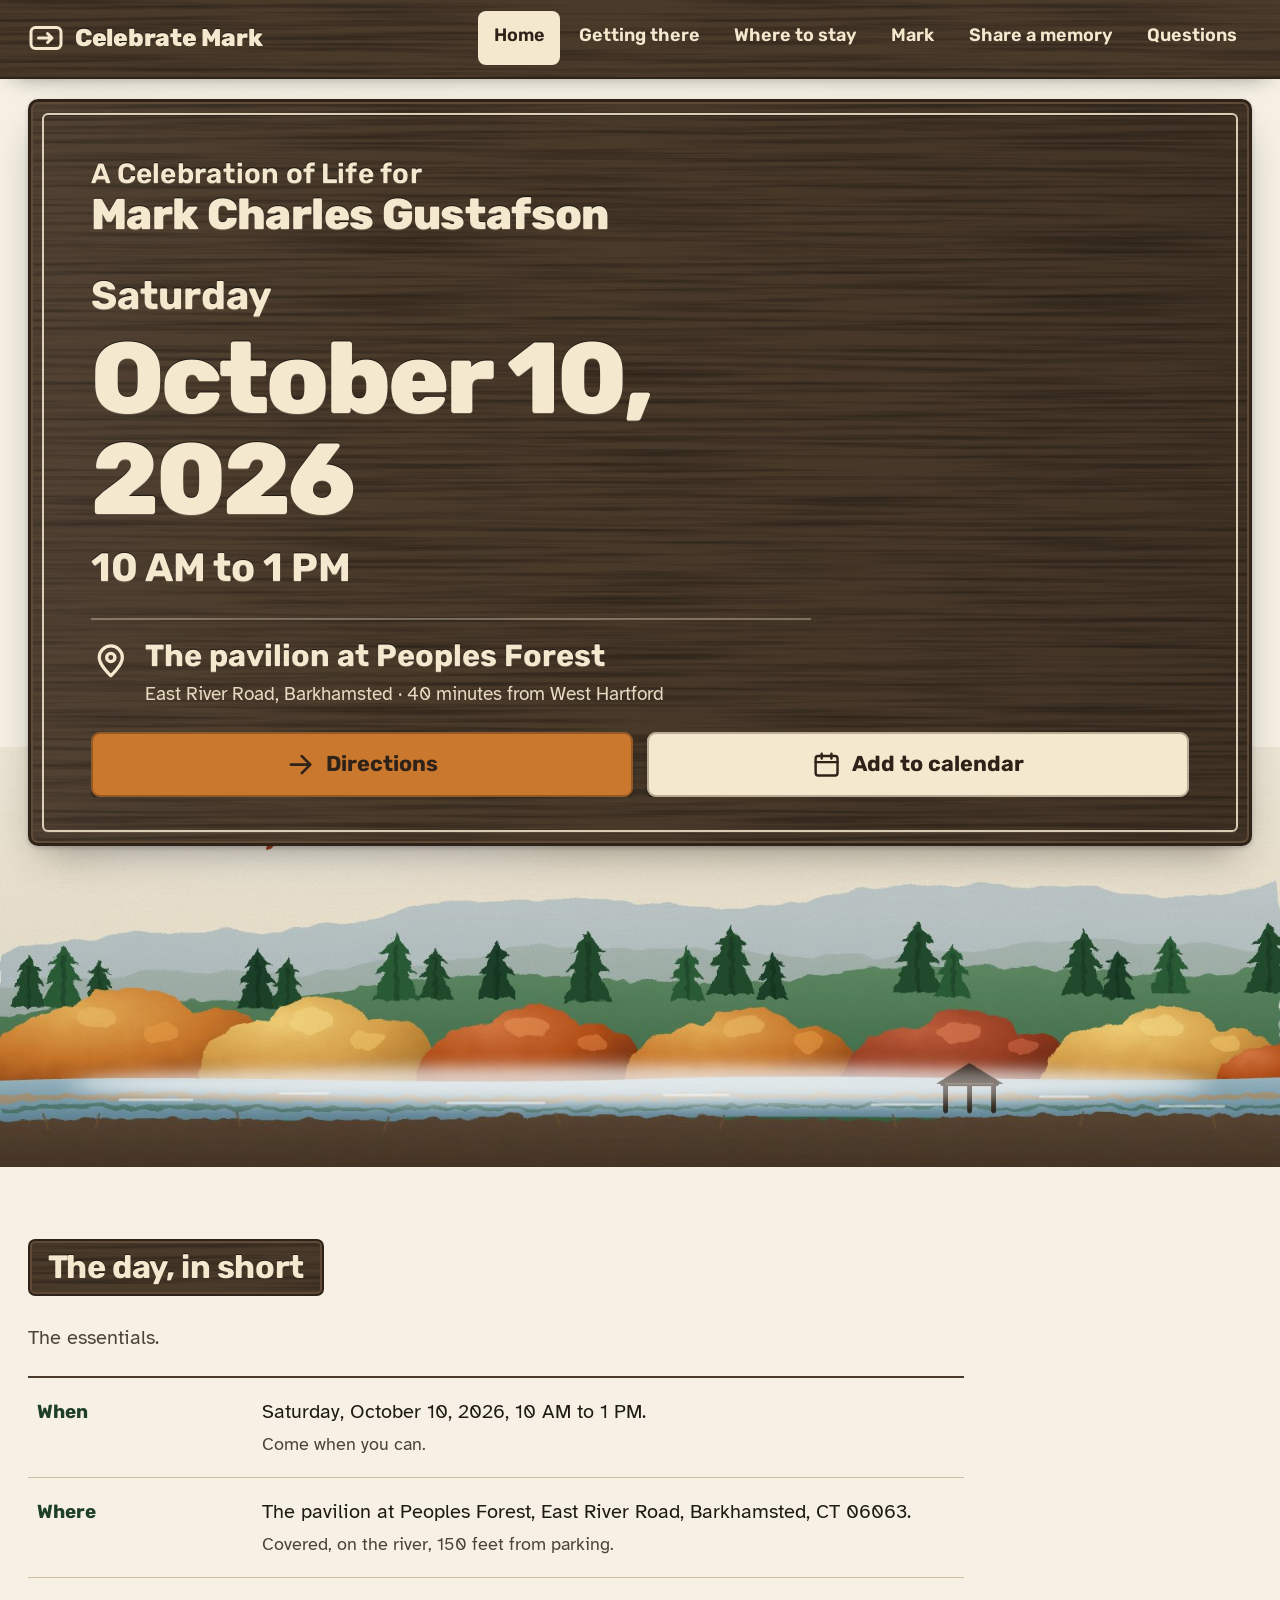
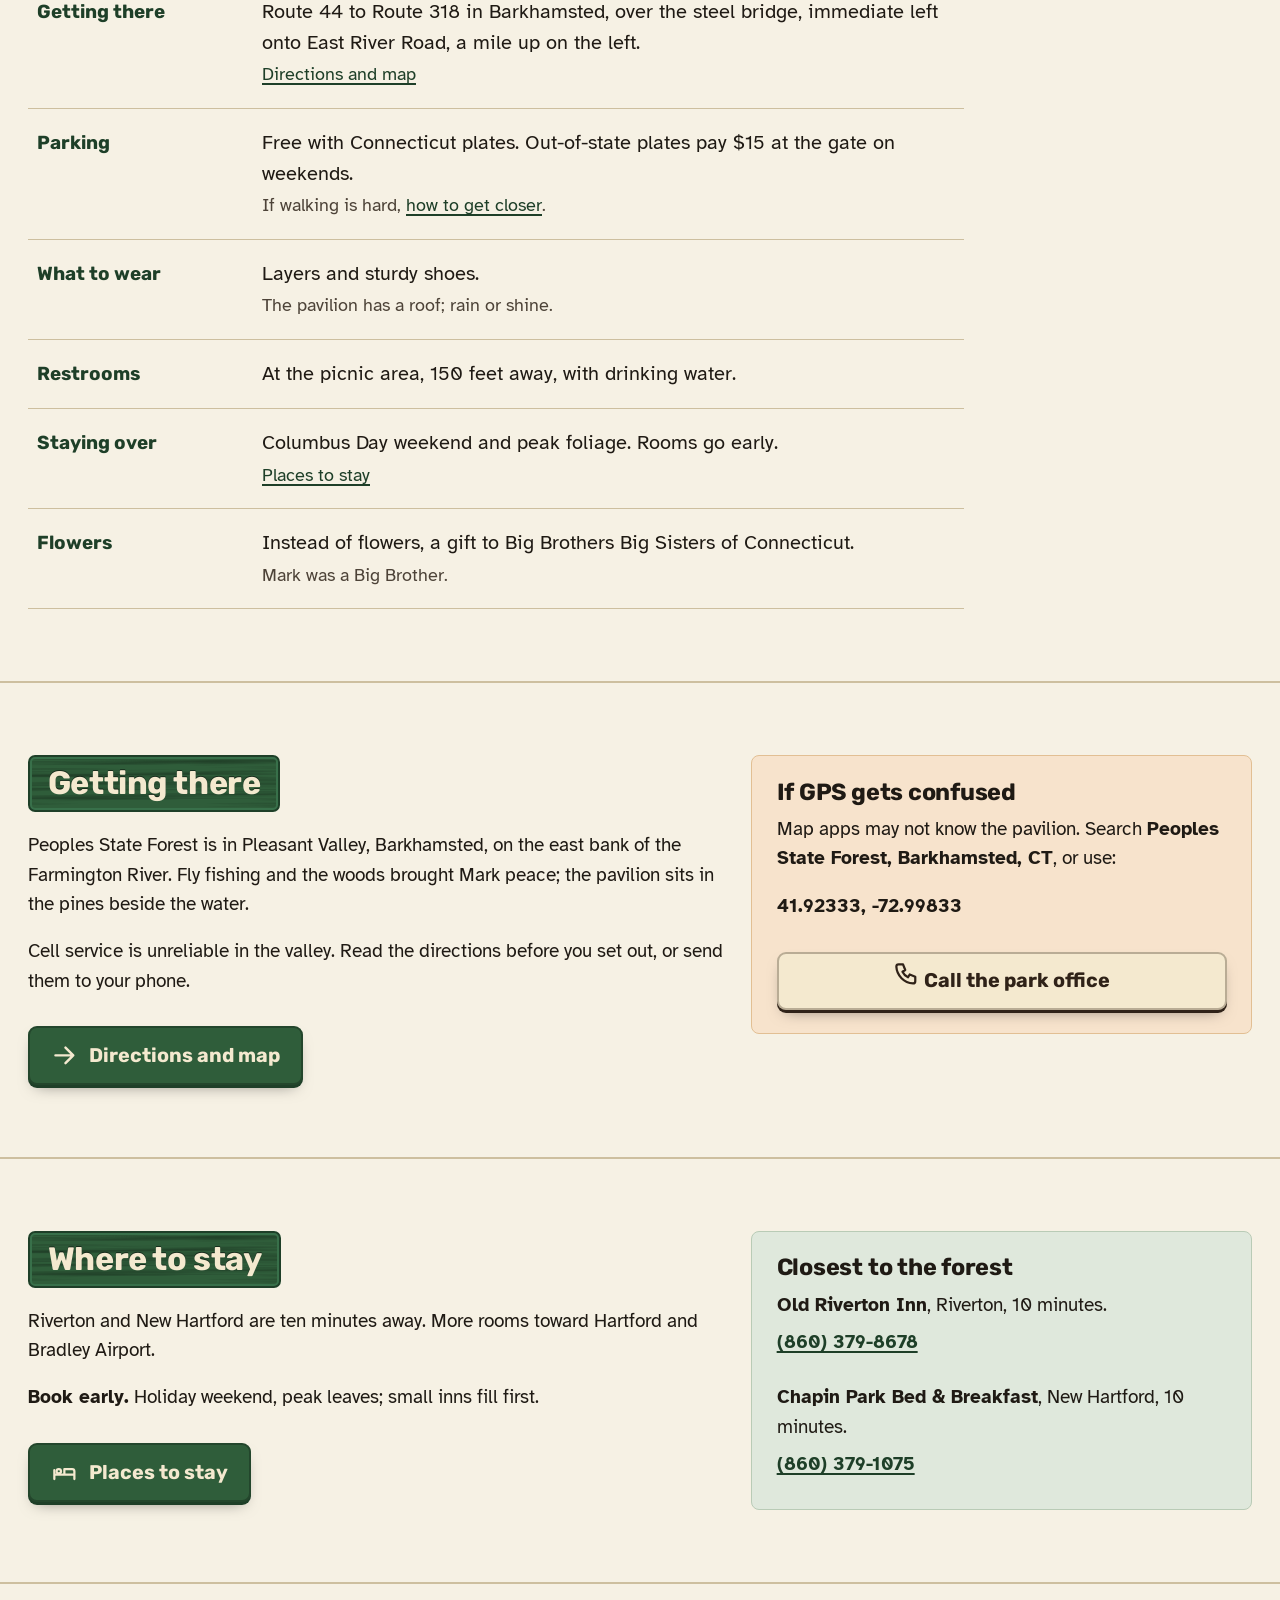
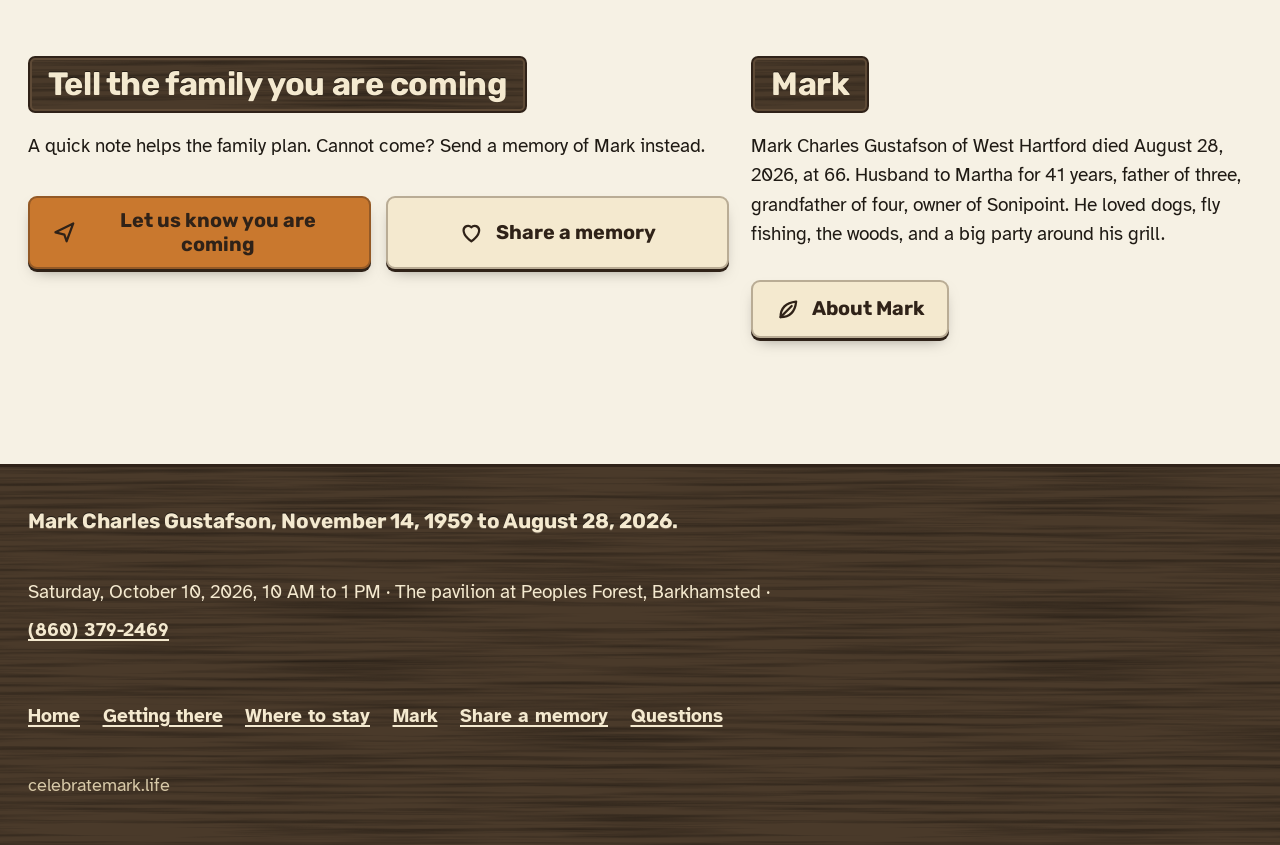
==== commit 3392b41f: "Move the gathering to 10 AM to 1 PM; cut copy by 30%; fix directions from the north The celebration " ====
--- a/index.html
+++ b/index.html
@@ -3,11 +3,11 @@
 <head>
 <meta charset="utf-8">
 <meta name="viewport" content="width=device-width, initial-scale=1, viewport-fit=cover">
-<title>Celebrate Mark — Saturday, October 10, 2026, 11 AM, Peoples State Forest</title>
-<meta name="description" content="A Celebration of Life for Mark Charles Gustafson of West Hartford, Connecticut, 1959 to 2026. Saturday, October 10, 2026 at 11:00 AM at the pavilion at Peoples Forest, East River Road, Barkhamsted. Directions, places to stay, his obituary, and a place to share a memory.">
+<title>Celebrate Mark — Saturday, October 10, 2026, 10 AM to 1 PM, Peoples State Forest</title>
+<meta name="description" content="A Celebration of Life for Mark Charles Gustafson of West Hartford, Connecticut, 1959 to 2026. Saturday, October 10, 2026, 10 AM to 1 PM, at the pavilion at Peoples Forest, Barkhamsted. Directions, places to stay, his obituary, and a place to share a memory.">
 <link rel="canonical" href="https://celebratemark.life/">
 <meta property="og:title" content="Celebrate Mark — Saturday, October 10, 2026">
-<meta property="og:description" content="A Celebration of Life for Mark Charles Gustafson. 11:00 AM at the pavilion at Peoples Forest, Barkhamsted, CT.">
+<meta property="og:description" content="A Celebration of Life for Mark Charles Gustafson. Saturday, October 10, 2026, 10 AM to 1 PM, the pavilion at Peoples Forest, Barkhamsted, CT.">
 <meta property="og:type" content="website">
 <meta property="og:url" content="https://celebratemark.life/">
 <meta property="og:image" content="https://celebratemark.life/assets/share-card.png">
@@ -23,8 +23,8 @@
   "@context": "https://schema.org",
   "@type": "Event",
   "name": "Celebration of Life for Mark Charles Gustafson",
-  "startDate": "2026-10-10T11:00:00-04:00",
-  "endDate": "2026-10-10T15:00:00-04:00",
+  "startDate": "2026-10-10T10:00:00-04:00",
+  "endDate": "2026-10-10T13:00:00-04:00",
   "eventStatus": "https://schema.org/EventScheduled",
   "eventAttendanceMode": "https://schema.org/OfflineEventAttendanceMode",
   "location": {
@@ -76,13 +76,13 @@
         <p class="date-block routed">
           <span class="day cut">Saturday</span>
           <span class="date cut">October 10, 2026</span>
-          <span class="time cut">11:00 in the morning</span>
+          <span class="time cut">10 AM to 1 PM</span>
         </p>
         <div class="place cut">
           <svg viewBox="0 0 24 24" fill="none" stroke="currentColor" stroke-width="2" stroke-linecap="round" stroke-linejoin="round" aria-hidden="true"><path d="M12 21s-7-6.2-7-11a7 7 0 0 1 14 0c0 4.8-7 11-7 11z"/><circle cx="12" cy="10" r="2.5"/></svg>
           <div>
             <div class="place-name routed">The pavilion at Peoples Forest</div>
-            <div class="place-detail">East River Road, Barkhamsted, Connecticut · on the Farmington River · about 40 minutes from West Hartford</div>
+            <div class="place-detail">East River Road, Barkhamsted · 40 minutes from West Hartford</div>
           </div>
         </div>
         <div class="plaque-row cut">
@@ -122,17 +122,17 @@
     <div class="wrap">
       <div class="section-head reveal">
         <h2 id="day-title"><span class="plank">The day, in short</span></h2>
-        <p>What you need to get there and be comfortable. The rest is on the other pages.</p>
+        <p>The essentials.</p>
       </div>
       <ul class="facts reveal">
-        <li><span class="k">When</span><span class="v">Saturday, October 10, 2026, beginning at 11:00 AM. <small>Come when you can. The park asks everyone to leave the pavilion by a half hour before sunset, about 5:45 PM.</small></span></li>
-        <li><span class="k">Where</span><span class="v">The pavilion at Peoples Forest, East River Road, Barkhamsted, CT 06063. <small>The pavilion is covered, with open sides, on the Farmington River. It is a short, level walk of about 150 feet from the parking area.</small></span></li>
-        <li><span class="k">Getting there</span><span class="v">From Route 44, take Route 318 in Barkhamsted, cross the steel bridge over the river, and turn left immediately onto East River Road. The recreation area is about a mile up on the left. <small><a href="directions.html">Step-by-step directions and a map</a></small></span></li>
-        <li><span class="k">Parking</span><span class="v">Free for cars with Connecticut plates. Out-of-state plates pay $15 at the gate on weekends. <small>If you cannot walk from the parking area, see <a href="questions.html#access">the note about getting closer to the pavilion</a>.</small></span></li>
-        <li><span class="k">What to wear</span><span class="v">Whatever is comfortable outdoors in October. Layers and sturdy shoes. <small>Mornings in the river valley can be in the 40s; afternoons are usually in the 50s or 60s. The pavilion has a roof, so we gather rain or shine.</small></span></li>
-        <li><span class="k">Restrooms</span><span class="v">Flush restrooms and drinking water are at the picnic area, about 150 feet from the pavilion.</span></li>
-        <li><span class="k">Staying over</span><span class="v">October 10 is the Saturday of Columbus Day weekend and peak foliage in the Litchfield Hills. Rooms go early. <small><a href="stay.html">Places to stay, from Riverton to West Hartford</a></small></span></li>
-        <li><span class="k">Flowers</span><span class="v">Instead of flowers, the family asks you to consider a gift to Big Brothers Big Sisters of Connecticut. <small>Mark was a dedicated Big Brother.</small></span></li>
+        <li><span class="k">When</span><span class="v">Saturday, October 10, 2026, 10 AM to 1 PM. <small>Come when you can.</small></span></li>
+        <li><span class="k">Where</span><span class="v">The pavilion at Peoples Forest, East River Road, Barkhamsted, CT 06063. <small>Covered, on the river, 150 feet from parking.</small></span></li>
+        <li><span class="k">Getting there</span><span class="v">Route 44 to Route 318 in Barkhamsted, over the steel bridge, immediate left onto East River Road, a mile up on the left. <small><a href="directions.html">Directions and map</a></small></span></li>
+        <li><span class="k">Parking</span><span class="v">Free with Connecticut plates. Out-of-state plates pay $15 at the gate on weekends. <small>If walking is hard, <a href="questions.html#access">how to get closer</a>.</small></span></li>
+        <li><span class="k">What to wear</span><span class="v">Layers and sturdy shoes. <small>The pavilion has a roof; rain or shine.</small></span></li>
+        <li><span class="k">Restrooms</span><span class="v">At the picnic area, 150 feet away, with drinking water.</span></li>
+        <li><span class="k">Staying over</span><span class="v">Columbus Day weekend and peak foliage. Rooms go early. <small><a href="stay.html">Places to stay</a></small></span></li>
+        <li><span class="k">Flowers</span><span class="v">Instead of flowers, a gift to Big Brothers Big Sisters of Connecticut. <small>Mark was a Big Brother.</small></span></li>
       </ul>
     </div>
   </section>
@@ -141,16 +141,16 @@
     <div class="wrap summary">
       <div>
         <h2 id="go-title"><span class="plank plank--pine">Getting there</span></h2>
-        <p>Peoples State Forest is in the Pleasant Valley part of Barkhamsted, on the east bank of the Farmington River. Fly fishing and walks in the woods brought Mark peace, and the pavilion sits in the pines beside the water. From West Hartford it is a straight run west on Route 44 through Avon, Canton, and New Hartford, then a few minutes on Route 318 and East River Road.</p>
-        <p>Cell service is unreliable in the river valley. Please look at the directions before you set out, or send them to your phone from the directions page.</p>
+        <p>Peoples State Forest is in Pleasant Valley, Barkhamsted, on the east bank of the Farmington River. Fly fishing and the woods brought Mark peace; the pavilion sits in the pines beside the water.</p>
+        <p>Cell service is unreliable in the valley. Read the directions before you set out, or send them to your phone.</p>
         <a class="plaque plaque--pine" href="directions.html">
           <svg viewBox="0 0 24 24" fill="none" stroke="currentColor" stroke-width="2.2" stroke-linecap="round" stroke-linejoin="round" aria-hidden="true"><path d="M4 12h16M13 5l7 7-7 7"/></svg>
           Directions and map
         </a>
       </div>
       <div class="notice notice--blaze">
-        <h3>If your GPS gets confused</h3>
-        <p>Some map apps do not know the pavilion by name. Search for <strong>Peoples State Forest, East River Road, Barkhamsted, CT</strong>, or use these coordinates:</p>
+        <h3>If GPS gets confused</h3>
+        <p>Map apps may not know the pavilion. Search <strong>Peoples State Forest, Barkhamsted, CT</strong>, or use:</p>
         <p><strong>41.92333, -72.99833</strong></p>
         <div class="plaque-row">
           <a class="plaque" href="tel:+18603792469">
@@ -166,8 +166,8 @@
     <div class="wrap summary">
       <div>
         <h2 id="stay-title"><span class="plank plank--pine">Where to stay</span></h2>
-        <p>Riverton and New Hartford are about ten minutes from the forest. There are more rooms in Torrington, the Avon and Simsbury valley, West Hartford and Farmington, and near Bradley Airport, each with an address and a phone number you can tap.</p>
-        <p><strong>Please book early.</strong> It is a holiday weekend at the height of leaf season, and the small inns fill first.</p>
+        <p>Riverton and New Hartford are ten minutes away. More rooms toward Hartford and Bradley Airport.</p>
+        <p><strong>Book early.</strong> Holiday weekend, peak leaves; small inns fill first.</p>
         <a class="plaque plaque--pine" href="stay.html">
           <svg viewBox="0 0 24 24" fill="none" stroke="currentColor" stroke-width="2" stroke-linecap="round" stroke-linejoin="round" aria-hidden="true"><path d="M3 18v-8M3 14h18v4M21 14v-3a2 2 0 0 0-2-2h-7v5"/><circle cx="7" cy="11" r="2"/></svg>
           Places to stay
@@ -175,8 +175,8 @@
       </div>
       <div class="notice notice--pine">
         <h3>Closest to the forest</h3>
-        <p><strong>Old Riverton Inn</strong>, Riverton, about 10 minutes.<br><a href="tel:+18603798678">(860) 379-8678</a></p>
-        <p><strong>Chapin Park Bed &amp; Breakfast</strong>, New Hartford, about 10 minutes.<br><a href="tel:+18603791075">(860) 379-1075</a></p>
+        <p><strong>Old Riverton Inn</strong>, Riverton, 10 minutes.<br><a href="tel:+18603798678">(860) 379-8678</a></p>
+        <p><strong>Chapin Park Bed &amp; Breakfast</strong>, New Hartford, 10 minutes.<br><a href="tel:+18603791075">(860) 379-1075</a></p>
       </div>
     </div>
   </section>
@@ -185,7 +185,7 @@
     <div class="wrap summary">
       <div>
         <h2 id="share-title"><span class="plank">Tell the family you are coming</span></h2>
-        <p>A quick note helps the family plan for the day. If you cannot come, send a memory of Mark instead. The family will read every one.</p>
+        <p>A quick note helps the family plan. Cannot come? Send a memory of Mark instead.</p>
         <div class="plaque-row">
           <a class="plaque plaque--blaze" href="share.html#rsvp">
             <svg viewBox="0 0 24 24" fill="none" stroke="currentColor" stroke-width="2" stroke-linecap="round" stroke-linejoin="round" aria-hidden="true"><path d="M4 12l16-8-6 16-2-6-8-2z"/></svg>
@@ -199,7 +199,7 @@
       </div>
       <div>
         <h2><span class="plank">Mark</span></h2>
-        <p>Mark Charles Gustafson of West Hartford died on August 28, 2026, at 66. He was born in Ashtabula, Ohio, and met Martha, his wife of 41 years, at Ohio University. He ran his own sound-masking business, Sonipoint, across New England and the Tri-State area, and made friends wherever the long drives took him. He loved dogs, fly fishing, walks in the woods, and a big party around his grill. He treasured his three children and four granddaughters.</p>
+        <p>Mark Charles Gustafson of West Hartford died August 28, 2026, at 66. Husband to Martha for 41 years, father of three, grandfather of four, owner of Sonipoint. He loved dogs, fly fishing, the woods, and a big party around his grill.</p>
         <a class="plaque" href="mark.html">
           <svg viewBox="0 0 24 24" fill="none" stroke="currentColor" stroke-width="2" stroke-linecap="round" stroke-linejoin="round" aria-hidden="true"><path d="M5 19c0-8 5-13 14-14-1 9-6 14-14 14z"/><path d="M5 19c4-4 7-7 10-10"/></svg>
           About Mark
@@ -223,8 +223,8 @@
 
 <footer class="site-footer">
   <div class="wrap">
-    <p class="memo routed">In memory of Mark Charles Gustafson, November 14, 1959 to August 28, 2026.</p>
-    <p>Saturday, October 10, 2026 at 11:00 AM · The pavilion at Peoples Forest, East River Road, Barkhamsted, CT 06063 · Park office <a href="tel:+18603792469">(860) 379-2469</a></p>
+    <p class="memo routed">Mark Charles Gustafson, November 14, 1959 to August 28, 2026.</p>
+    <p>Saturday, October 10, 2026, 10 AM to 1 PM · The pavilion at Peoples Forest, Barkhamsted · <a href="tel:+18603792469">(860) 379-2469</a></p>
     <nav aria-label="Footer">
       <ul>
         <li><a href="index.html">Home</a></li>
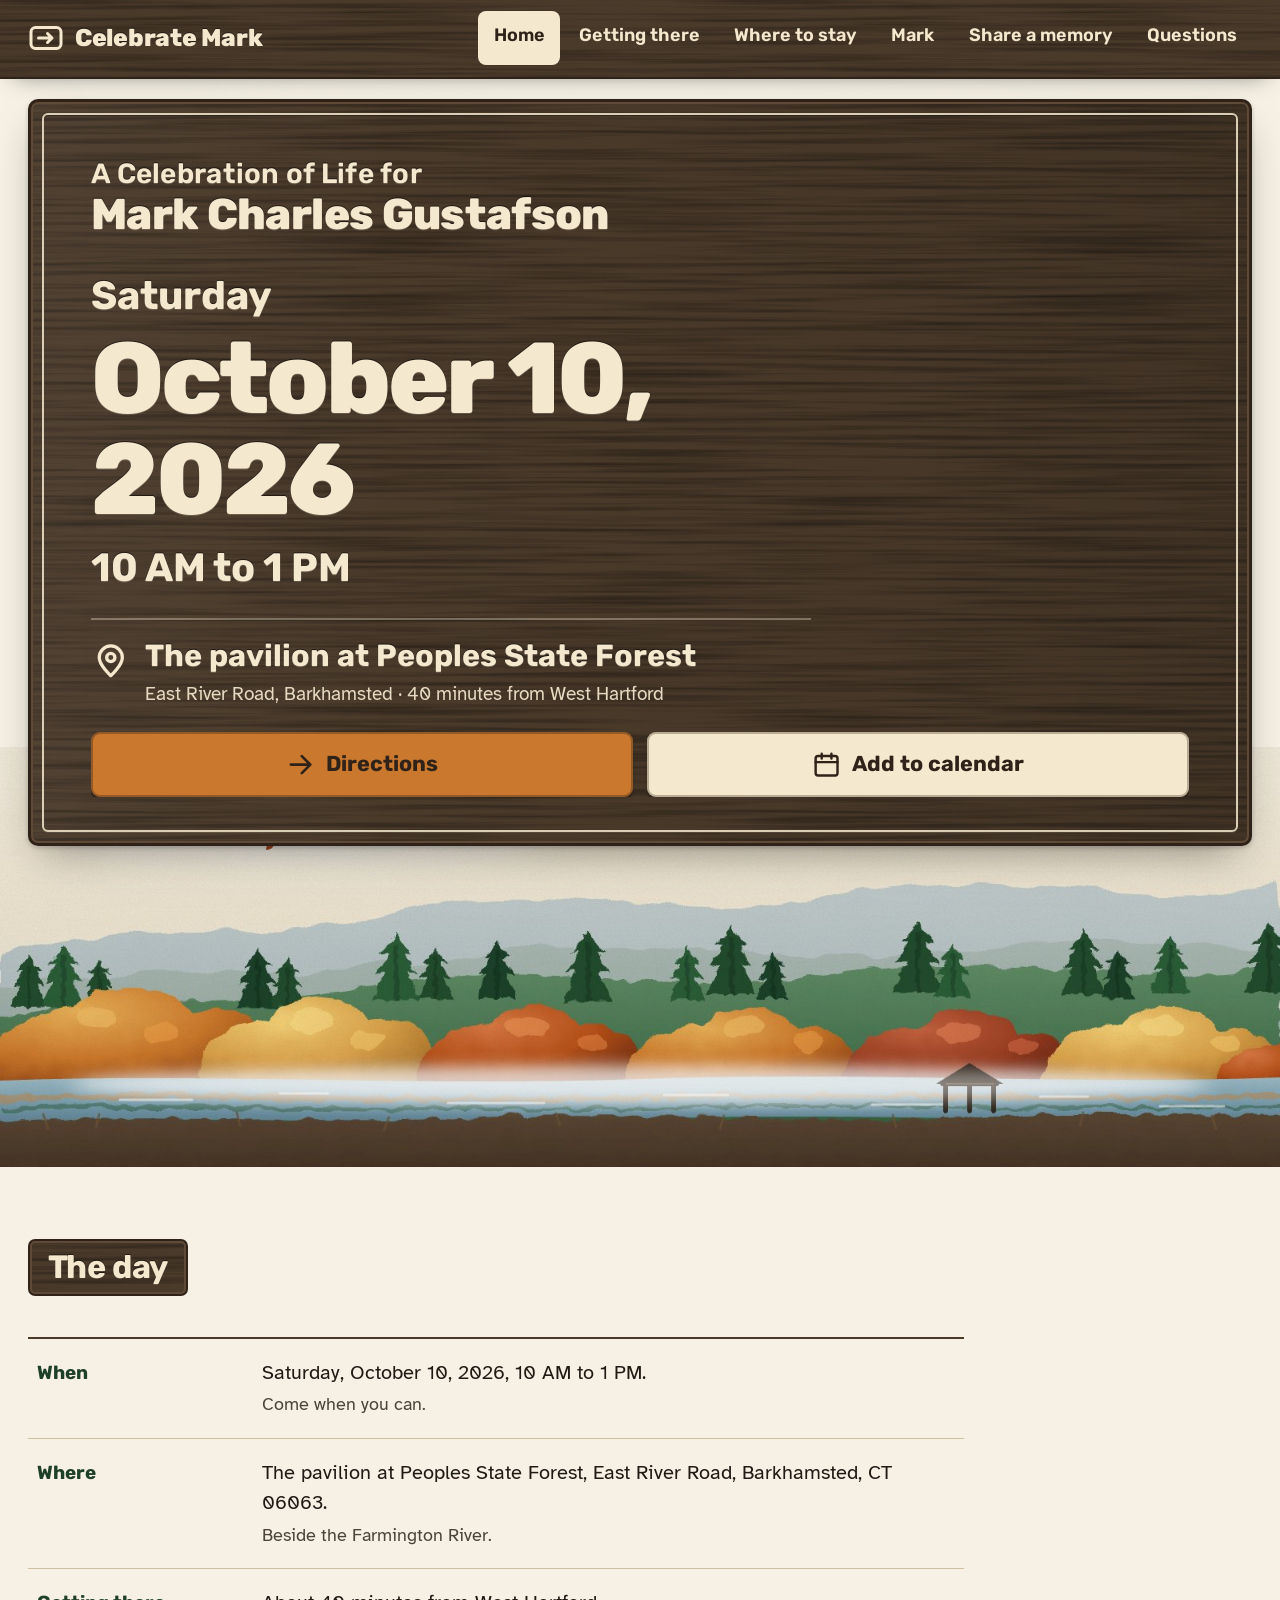
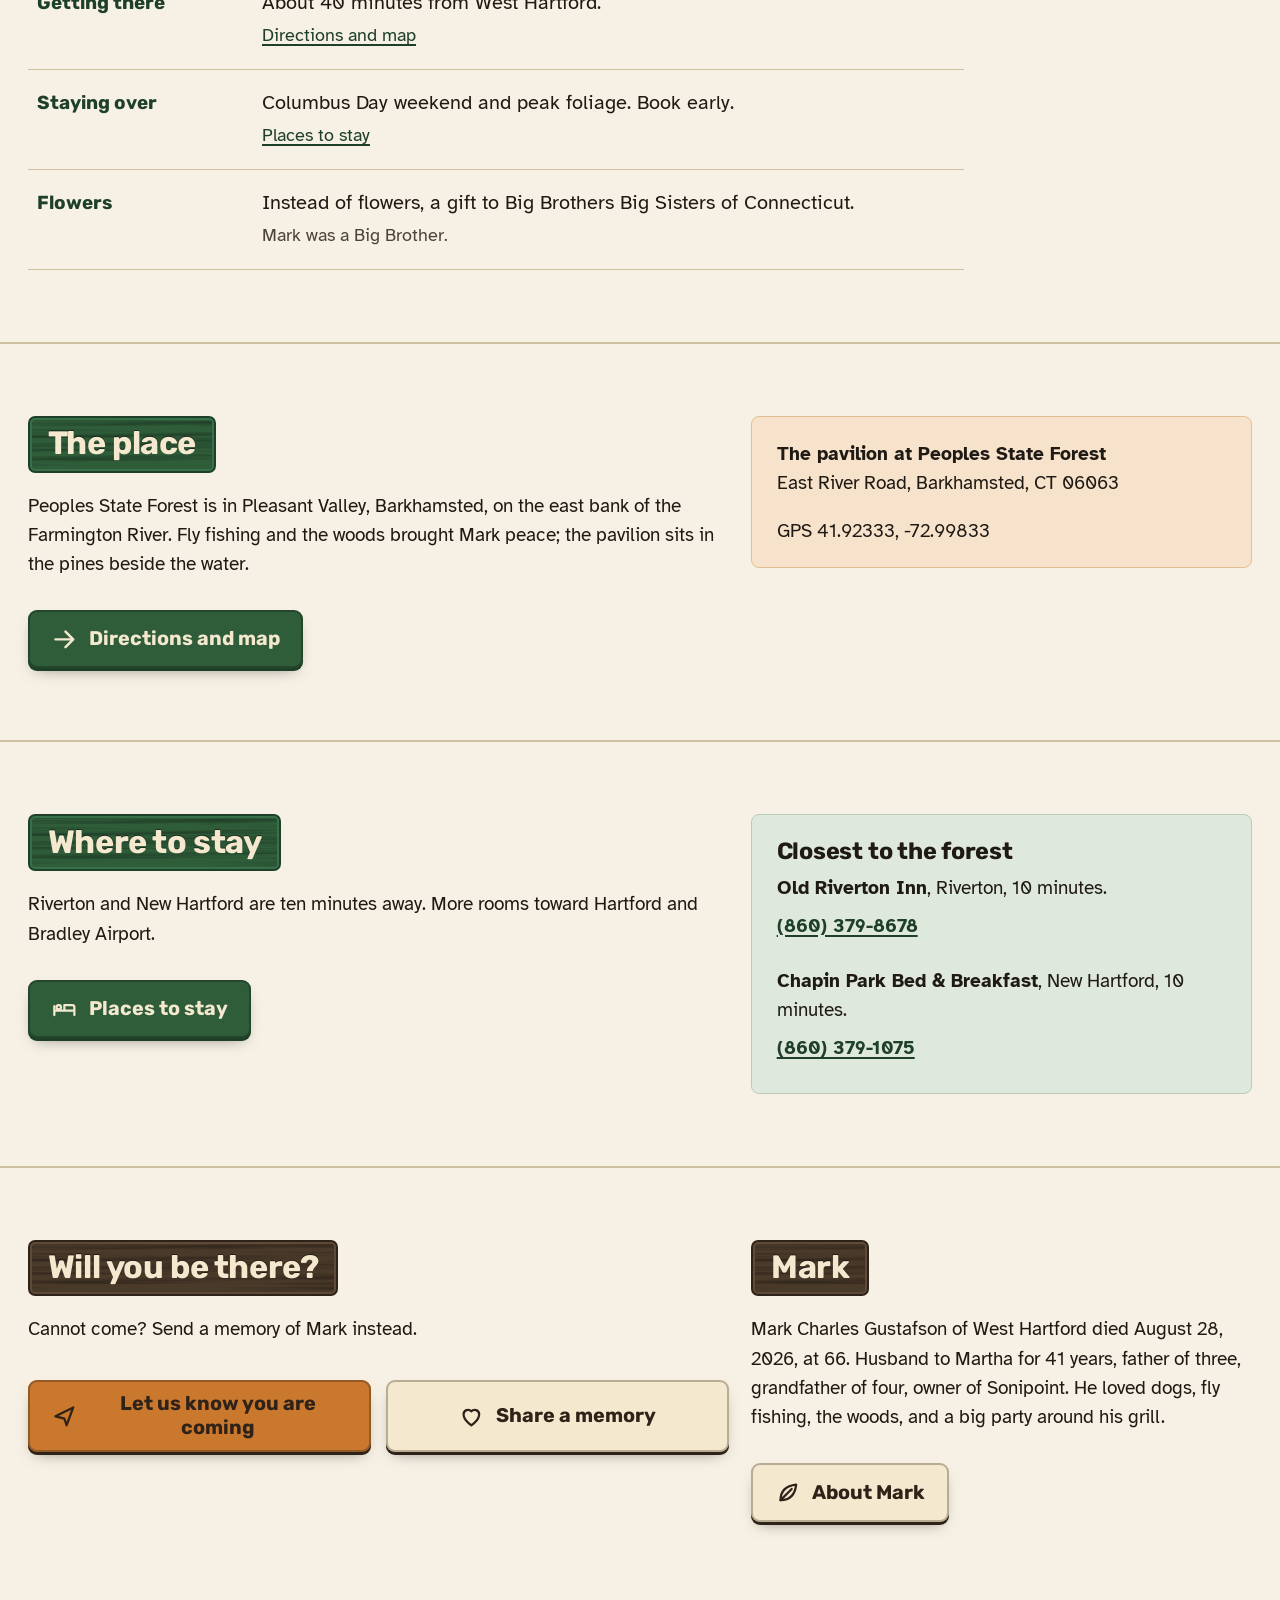
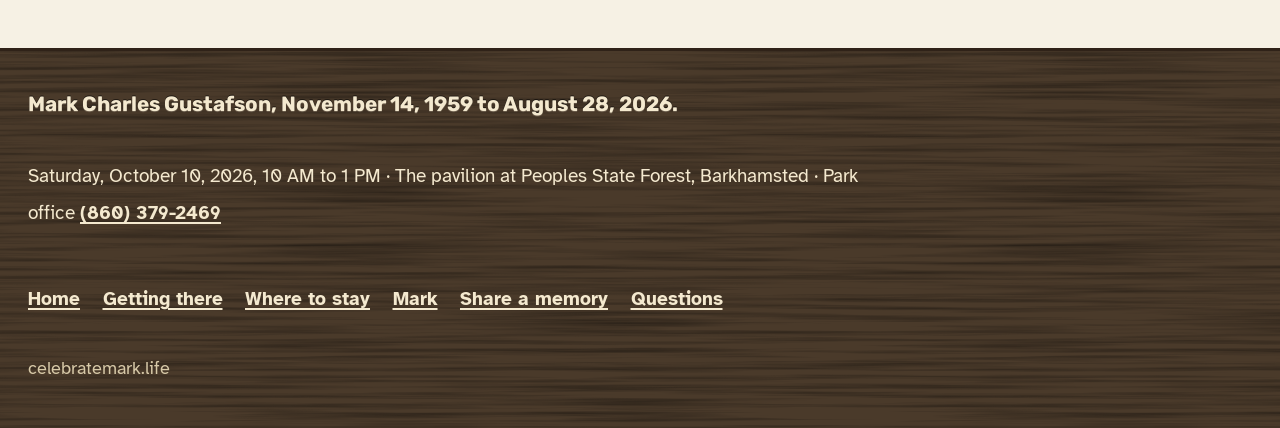
==== commit 40dc9208: "Simplify: drop clothing, parking-walk, and outdoorsy copy; tighten headings Removed everything about" ====
--- a/index.html
+++ b/index.html
@@ -3,11 +3,11 @@
 <head>
 <meta charset="utf-8">
 <meta name="viewport" content="width=device-width, initial-scale=1, viewport-fit=cover">
-<title>Celebrate Mark — Saturday, October 10, 2026, 10 AM to 1 PM, Peoples State Forest</title>
-<meta name="description" content="A Celebration of Life for Mark Charles Gustafson of West Hartford, Connecticut, 1959 to 2026. Saturday, October 10, 2026, 10 AM to 1 PM, at the pavilion at Peoples Forest, Barkhamsted. Directions, places to stay, his obituary, and a place to share a memory.">
+<title>Celebrate Mark · Saturday, October 10, 2026, Peoples State Forest</title>
+<meta name="description" content="A Celebration of Life for Mark Charles Gustafson of West Hartford, Connecticut, 1959 to 2026. Saturday, October 10, 2026, 10 AM to 1 PM, at the pavilion at Peoples State Forest, Barkhamsted. Directions, places to stay, his obituary, and a place to share a memory.">
 <link rel="canonical" href="https://celebratemark.life/">
-<meta property="og:title" content="Celebrate Mark — Saturday, October 10, 2026">
-<meta property="og:description" content="A Celebration of Life for Mark Charles Gustafson. Saturday, October 10, 2026, 10 AM to 1 PM, the pavilion at Peoples Forest, Barkhamsted, CT.">
+<meta property="og:title" content="Celebrate Mark · Saturday, October 10, 2026">
+<meta property="og:description" content="A Celebration of Life for Mark Charles Gustafson. Saturday, October 10, 2026, 10 AM to 1 PM, the pavilion at Peoples State Forest, Barkhamsted, CT.">
 <meta property="og:type" content="website">
 <meta property="og:url" content="https://celebratemark.life/">
 <meta property="og:image" content="https://celebratemark.life/assets/share-card.png">
@@ -29,7 +29,7 @@
   "eventAttendanceMode": "https://schema.org/OfflineEventAttendanceMode",
   "location": {
     "@type": "Place",
-    "name": "The pavilion at Peoples Forest",
+    "name": "The pavilion at Peoples State Forest",
     "address": { "@type": "PostalAddress", "streetAddress": "East River Road", "addressLocality": "Barkhamsted", "addressRegion": "CT", "postalCode": "06063", "addressCountry": "US" },
     "geo": { "@type": "GeoCoordinates", "latitude": 41.92333, "longitude": -72.99833 }
   },
@@ -81,7 +81,7 @@
         <div class="place cut">
           <svg viewBox="0 0 24 24" fill="none" stroke="currentColor" stroke-width="2" stroke-linecap="round" stroke-linejoin="round" aria-hidden="true"><path d="M12 21s-7-6.2-7-11a7 7 0 0 1 14 0c0 4.8-7 11-7 11z"/><circle cx="12" cy="10" r="2.5"/></svg>
           <div>
-            <div class="place-name routed">The pavilion at Peoples Forest</div>
+            <div class="place-name routed">The pavilion at Peoples State Forest</div>
             <div class="place-detail">East River Road, Barkhamsted · 40 minutes from West Hartford</div>
           </div>
         </div>
@@ -121,17 +121,13 @@
   <section class="section" aria-labelledby="day-title">
     <div class="wrap">
       <div class="section-head reveal">
-        <h2 id="day-title"><span class="plank">The day, in short</span></h2>
-        <p>The essentials.</p>
+        <h2 id="day-title"><span class="plank">The day</span></h2>
       </div>
       <ul class="facts reveal">
         <li><span class="k">When</span><span class="v">Saturday, October 10, 2026, 10 AM to 1 PM. <small>Come when you can.</small></span></li>
-        <li><span class="k">Where</span><span class="v">The pavilion at Peoples Forest, East River Road, Barkhamsted, CT 06063. <small>Covered, on the river, 150 feet from parking.</small></span></li>
-        <li><span class="k">Getting there</span><span class="v">Route 44 to Route 318 in Barkhamsted, over the steel bridge, immediate left onto East River Road, a mile up on the left. <small><a href="directions.html">Directions and map</a></small></span></li>
-        <li><span class="k">Parking</span><span class="v">Free with Connecticut plates. Out-of-state plates pay $15 at the gate on weekends. <small>If walking is hard, <a href="questions.html#access">how to get closer</a>.</small></span></li>
-        <li><span class="k">What to wear</span><span class="v">Layers and sturdy shoes. <small>The pavilion has a roof; rain or shine.</small></span></li>
-        <li><span class="k">Restrooms</span><span class="v">At the picnic area, 150 feet away, with drinking water.</span></li>
-        <li><span class="k">Staying over</span><span class="v">Columbus Day weekend and peak foliage. Rooms go early. <small><a href="stay.html">Places to stay</a></small></span></li>
+        <li><span class="k">Where</span><span class="v">The pavilion at Peoples State Forest, East River Road, Barkhamsted, CT 06063. <small>Beside the Farmington River.</small></span></li>
+        <li><span class="k">Getting there</span><span class="v">About 40 minutes from West Hartford. <small><a href="directions.html">Directions and map</a></small></span></li>
+        <li><span class="k">Staying over</span><span class="v">Columbus Day weekend and peak foliage. Book early. <small><a href="stay.html">Places to stay</a></small></span></li>
         <li><span class="k">Flowers</span><span class="v">Instead of flowers, a gift to Big Brothers Big Sisters of Connecticut. <small>Mark was a Big Brother.</small></span></li>
       </ul>
     </div>
@@ -140,24 +136,17 @@
   <section class="section" aria-labelledby="go-title">
     <div class="wrap summary">
       <div>
-        <h2 id="go-title"><span class="plank plank--pine">Getting there</span></h2>
+        <h2 id="go-title"><span class="plank plank--pine">The place</span></h2>
         <p>Peoples State Forest is in Pleasant Valley, Barkhamsted, on the east bank of the Farmington River. Fly fishing and the woods brought Mark peace; the pavilion sits in the pines beside the water.</p>
-        <p>Cell service is unreliable in the valley. Read the directions before you set out, or send them to your phone.</p>
         <a class="plaque plaque--pine" href="directions.html">
           <svg viewBox="0 0 24 24" fill="none" stroke="currentColor" stroke-width="2.2" stroke-linecap="round" stroke-linejoin="round" aria-hidden="true"><path d="M4 12h16M13 5l7 7-7 7"/></svg>
           Directions and map
         </a>
       </div>
       <div class="notice notice--blaze">
-        <h3>If GPS gets confused</h3>
-        <p>Map apps may not know the pavilion. Search <strong>Peoples State Forest, Barkhamsted, CT</strong>, or use:</p>
-        <p><strong>41.92333, -72.99833</strong></p>
-        <div class="plaque-row">
-          <a class="plaque" href="tel:+18603792469">
-            <svg viewBox="0 0 24 24" fill="none" stroke="currentColor" stroke-width="2" stroke-linecap="round" stroke-linejoin="round" aria-hidden="true"><path d="M5 4h4l2 5-2.5 1.5a11 11 0 0 0 5 5L15 13l5 2v4a2 2 0 0 1-2 2A16 16 0 0 1 3 6a2 2 0 0 1 2-2z"/></svg>
-            Call the park office
-          </a>
-        </div>
+        <p><strong>The pavilion at Peoples State Forest</strong><br>East River Road, Barkhamsted, CT 06063</p>
+        <p>GPS 41.92333, -72.99833</p>
+      </div>
       </div>
     </div>
   </section>
@@ -167,7 +156,6 @@
       <div>
         <h2 id="stay-title"><span class="plank plank--pine">Where to stay</span></h2>
         <p>Riverton and New Hartford are ten minutes away. More rooms toward Hartford and Bradley Airport.</p>
-        <p><strong>Book early.</strong> Holiday weekend, peak leaves; small inns fill first.</p>
         <a class="plaque plaque--pine" href="stay.html">
           <svg viewBox="0 0 24 24" fill="none" stroke="currentColor" stroke-width="2" stroke-linecap="round" stroke-linejoin="round" aria-hidden="true"><path d="M3 18v-8M3 14h18v4M21 14v-3a2 2 0 0 0-2-2h-7v5"/><circle cx="7" cy="11" r="2"/></svg>
           Places to stay
@@ -184,8 +172,8 @@
   <section class="section" aria-labelledby="share-title">
     <div class="wrap summary">
       <div>
-        <h2 id="share-title"><span class="plank">Tell the family you are coming</span></h2>
-        <p>A quick note helps the family plan. Cannot come? Send a memory of Mark instead.</p>
+        <h2 id="share-title"><span class="plank">Will you be there?</span></h2>
+        <p>Cannot come? Send a memory of Mark instead.</p>
         <div class="plaque-row">
           <a class="plaque plaque--blaze" href="share.html#rsvp">
             <svg viewBox="0 0 24 24" fill="none" stroke="currentColor" stroke-width="2" stroke-linecap="round" stroke-linejoin="round" aria-hidden="true"><path d="M4 12l16-8-6 16-2-6-8-2z"/></svg>
@@ -224,7 +212,7 @@
 <footer class="site-footer">
   <div class="wrap">
     <p class="memo routed">Mark Charles Gustafson, November 14, 1959 to August 28, 2026.</p>
-    <p>Saturday, October 10, 2026, 10 AM to 1 PM · The pavilion at Peoples Forest, Barkhamsted · <a href="tel:+18603792469">(860) 379-2469</a></p>
+    <p>Saturday, October 10, 2026, 10 AM to 1 PM · The pavilion at Peoples State Forest, Barkhamsted · Park office <a href="tel:+18603792469">(860) 379-2469</a></p>
     <nav aria-label="Footer">
       <ul>
         <li><a href="index.html">Home</a></li>
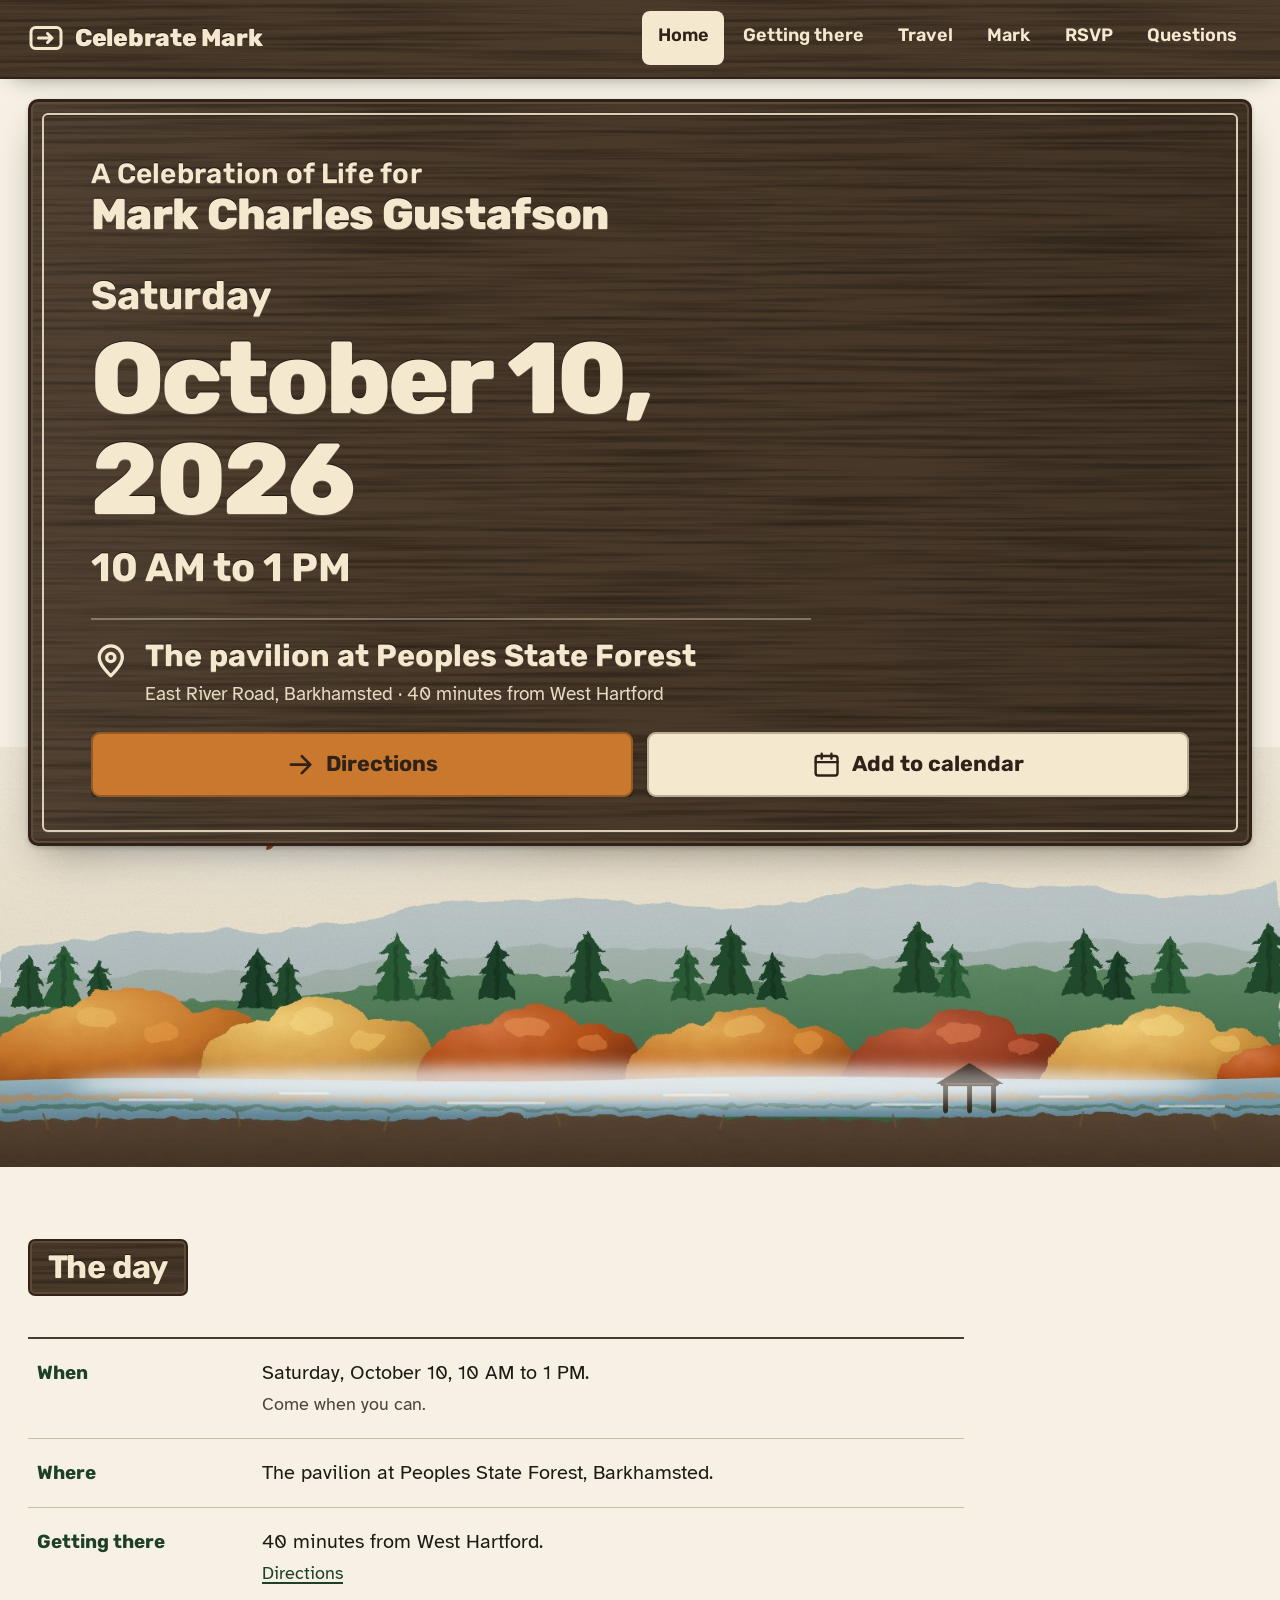
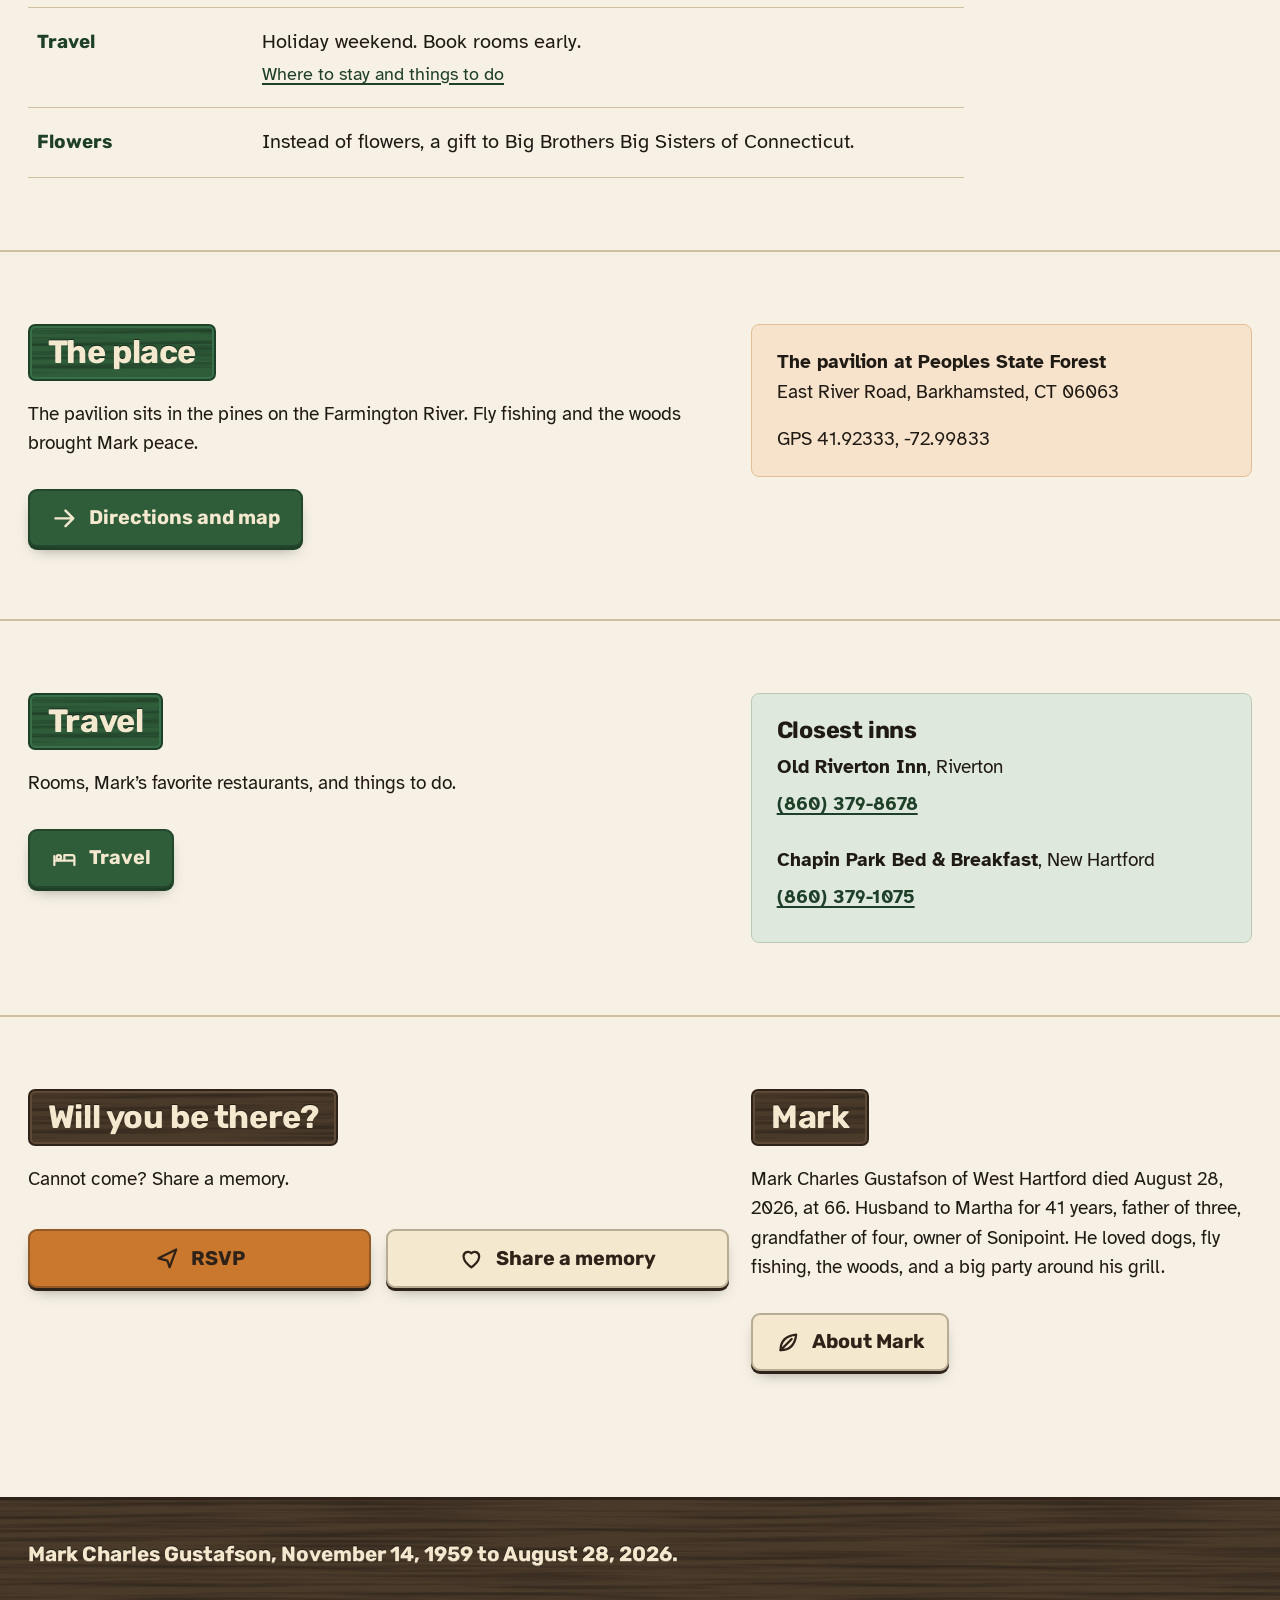
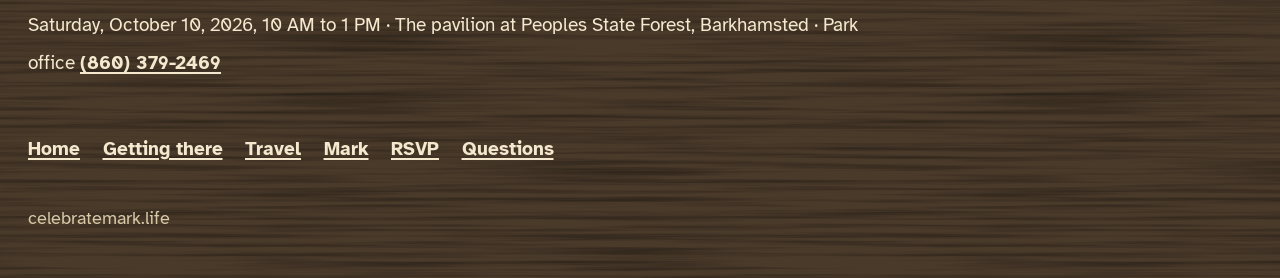
==== commit 9bec1671: "Fix form delivery; split RSVP from memories; add photos and Travel Forms were sending to an address " ====
--- a/index.html
+++ b/index.html
@@ -56,9 +56,9 @@
       <ul>
         <li><a href="index.html" aria-current="page">Home</a></li>
         <li><a href="directions.html">Getting there</a></li>
-        <li><a href="stay.html">Where to stay</a></li>
+        <li><a href="travel.html">Travel</a></li>
         <li><a href="mark.html">Mark</a></li>
-        <li><a href="share.html">Share a memory</a></li>
+        <li><a href="rsvp.html">RSVP</a></li>
         <li><a href="questions.html">Questions</a></li>
       </ul>
     </nav>
@@ -124,11 +124,11 @@
         <h2 id="day-title"><span class="plank">The day</span></h2>
       </div>
       <ul class="facts reveal">
-        <li><span class="k">When</span><span class="v">Saturday, October 10, 2026, 10 AM to 1 PM. <small>Come when you can.</small></span></li>
-        <li><span class="k">Where</span><span class="v">The pavilion at Peoples State Forest, East River Road, Barkhamsted, CT 06063. <small>Beside the Farmington River.</small></span></li>
-        <li><span class="k">Getting there</span><span class="v">About 40 minutes from West Hartford. <small><a href="directions.html">Directions and map</a></small></span></li>
-        <li><span class="k">Staying over</span><span class="v">Columbus Day weekend and peak foliage. Book early. <small><a href="stay.html">Places to stay</a></small></span></li>
-        <li><span class="k">Flowers</span><span class="v">Instead of flowers, a gift to Big Brothers Big Sisters of Connecticut. <small>Mark was a Big Brother.</small></span></li>
+        <li><span class="k">When</span><span class="v">Saturday, October 10, 10 AM to 1 PM. <small>Come when you can.</small></span></li>
+        <li><span class="k">Where</span><span class="v">The pavilion at Peoples State Forest, Barkhamsted.</span></li>
+        <li><span class="k">Getting there</span><span class="v">40 minutes from West Hartford. <small><a href="directions.html">Directions</a></small></span></li>
+        <li><span class="k">Travel</span><span class="v">Holiday weekend. Book rooms early. <small><a href="travel.html">Where to stay and things to do</a></small></span></li>
+        <li><span class="k">Flowers</span><span class="v">Instead of flowers, a gift to Big Brothers Big Sisters of Connecticut.</span></li>
       </ul>
     </div>
   </section>
@@ -137,7 +137,7 @@
     <div class="wrap summary">
       <div>
         <h2 id="go-title"><span class="plank plank--pine">The place</span></h2>
-        <p>Peoples State Forest is in Pleasant Valley, Barkhamsted, on the east bank of the Farmington River. Fly fishing and the woods brought Mark peace; the pavilion sits in the pines beside the water.</p>
+        <p>The pavilion sits in the pines on the Farmington River. Fly fishing and the woods brought Mark peace.</p>
         <a class="plaque plaque--pine" href="directions.html">
           <svg viewBox="0 0 24 24" fill="none" stroke="currentColor" stroke-width="2.2" stroke-linecap="round" stroke-linejoin="round" aria-hidden="true"><path d="M4 12h16M13 5l7 7-7 7"/></svg>
           Directions and map
@@ -147,24 +147,23 @@
         <p><strong>The pavilion at Peoples State Forest</strong><br>East River Road, Barkhamsted, CT 06063</p>
         <p>GPS 41.92333, -72.99833</p>
       </div>
-      </div>
     </div>
   </section>
 
   <section class="section" aria-labelledby="stay-title">
     <div class="wrap summary">
       <div>
-        <h2 id="stay-title"><span class="plank plank--pine">Where to stay</span></h2>
-        <p>Riverton and New Hartford are ten minutes away. More rooms toward Hartford and Bradley Airport.</p>
-        <a class="plaque plaque--pine" href="stay.html">
+        <h2 id="stay-title"><span class="plank plank--pine">Travel</span></h2>
+        <p>Rooms, Mark&rsquo;s favorite restaurants, and things to do.</p>
+        <a class="plaque plaque--pine" href="travel.html">
           <svg viewBox="0 0 24 24" fill="none" stroke="currentColor" stroke-width="2" stroke-linecap="round" stroke-linejoin="round" aria-hidden="true"><path d="M3 18v-8M3 14h18v4M21 14v-3a2 2 0 0 0-2-2h-7v5"/><circle cx="7" cy="11" r="2"/></svg>
-          Places to stay
+          Travel
         </a>
       </div>
       <div class="notice notice--pine">
-        <h3>Closest to the forest</h3>
-        <p><strong>Old Riverton Inn</strong>, Riverton, 10 minutes.<br><a href="tel:+18603798678">(860) 379-8678</a></p>
-        <p><strong>Chapin Park Bed &amp; Breakfast</strong>, New Hartford, 10 minutes.<br><a href="tel:+18603791075">(860) 379-1075</a></p>
+        <h3>Closest inns</h3>
+        <p><strong>Old Riverton Inn</strong>, Riverton<br><a href="tel:+18603798678">(860) 379-8678</a></p>
+        <p><strong>Chapin Park Bed &amp; Breakfast</strong>, New Hartford<br><a href="tel:+18603791075">(860) 379-1075</a></p>
       </div>
     </div>
   </section>
@@ -173,13 +172,13 @@
     <div class="wrap summary">
       <div>
         <h2 id="share-title"><span class="plank">Will you be there?</span></h2>
-        <p>Cannot come? Send a memory of Mark instead.</p>
+        <p>Cannot come? Share a memory.</p>
         <div class="plaque-row">
-          <a class="plaque plaque--blaze" href="share.html#rsvp">
+          <a class="plaque plaque--blaze" href="rsvp.html">
             <svg viewBox="0 0 24 24" fill="none" stroke="currentColor" stroke-width="2" stroke-linecap="round" stroke-linejoin="round" aria-hidden="true"><path d="M4 12l16-8-6 16-2-6-8-2z"/></svg>
-            Let us know you are coming
-          </a>
-          <a class="plaque" href="share.html#memory">
+            RSVP
+          </a>
+          <a class="plaque" href="mark.html#memory">
             <svg viewBox="0 0 24 24" fill="none" stroke="currentColor" stroke-width="2" stroke-linecap="round" stroke-linejoin="round" aria-hidden="true"><path d="M12 20s-7-4.5-7-10a4 4 0 0 1 7-2.5A4 4 0 0 1 19 10c0 5.5-7 10-7 10z"/></svg>
             Share a memory
           </a>
@@ -217,9 +216,9 @@
       <ul>
         <li><a href="index.html">Home</a></li>
         <li><a href="directions.html">Getting there</a></li>
-        <li><a href="stay.html">Where to stay</a></li>
+        <li><a href="travel.html">Travel</a></li>
         <li><a href="mark.html">Mark</a></li>
-        <li><a href="share.html">Share a memory</a></li>
+        <li><a href="rsvp.html">RSVP</a></li>
         <li><a href="questions.html">Questions</a></li>
       </ul>
     </nav>
@@ -227,6 +226,6 @@
   </div>
 </footer>
 
-<script src="assets/site.js" defer></script>
+<script src="assets/site.js?v=3" defer></script>
 </body>
 </html>
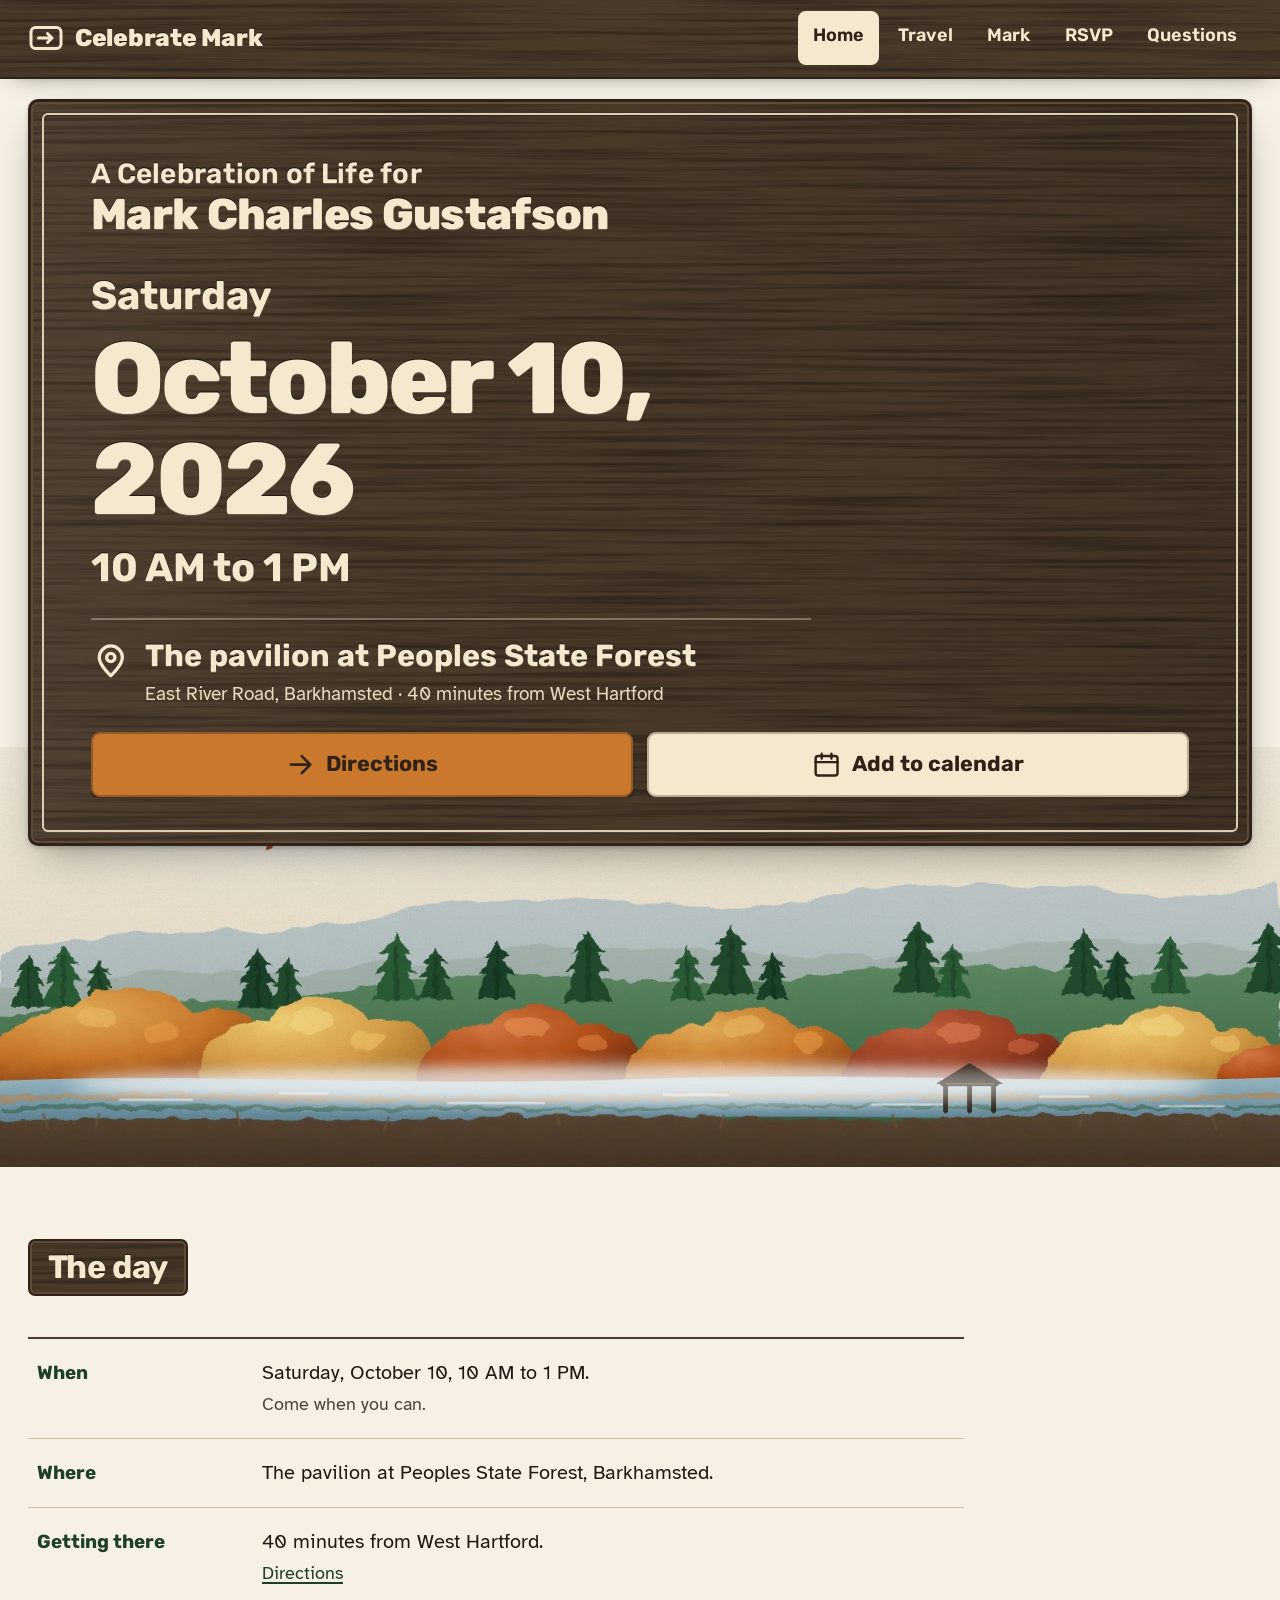
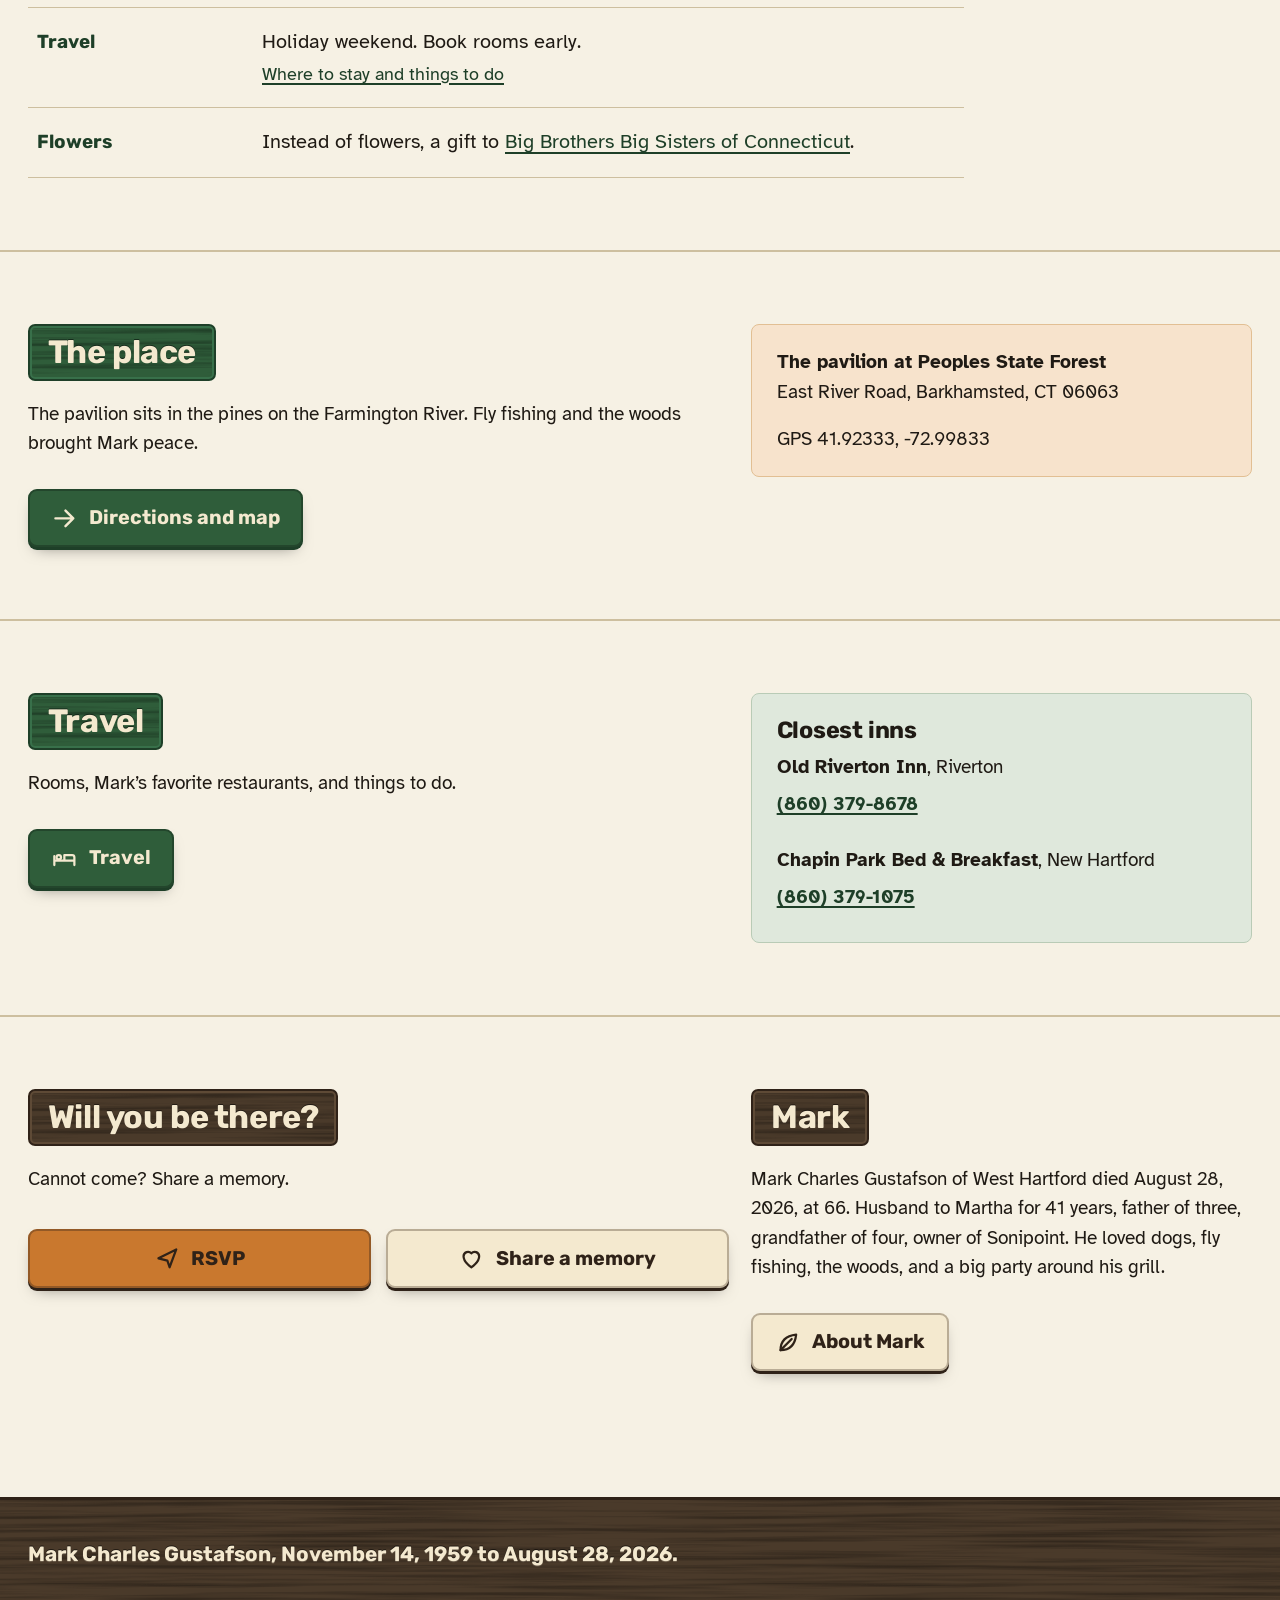
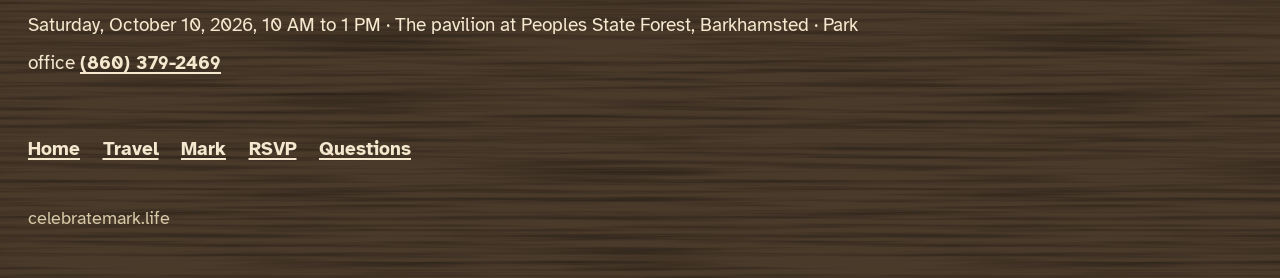
==== commit c6a5ffb7: "Fold Getting there into Travel; refreshments; donation link Getting there is now the first section o" ====
--- a/index.html
+++ b/index.html
@@ -55,7 +55,6 @@
     <nav class="site-nav" id="site-nav" aria-label="Site">
       <ul>
         <li><a href="index.html" aria-current="page">Home</a></li>
-        <li><a href="directions.html">Getting there</a></li>
         <li><a href="travel.html">Travel</a></li>
         <li><a href="mark.html">Mark</a></li>
         <li><a href="rsvp.html">RSVP</a></li>
@@ -86,7 +85,7 @@
           </div>
         </div>
         <div class="plaque-row cut">
-          <a class="plaque plaque--blaze" href="directions.html">
+          <a class="plaque plaque--blaze" href="travel.html#getting-there">
             <svg viewBox="0 0 24 24" fill="none" stroke="currentColor" stroke-width="2.2" stroke-linecap="round" stroke-linejoin="round" aria-hidden="true"><path d="M4 12h16M13 5l7 7-7 7"/></svg>
             Directions
           </a>
@@ -126,9 +125,9 @@
       <ul class="facts reveal">
         <li><span class="k">When</span><span class="v">Saturday, October 10, 10 AM to 1 PM. <small>Come when you can.</small></span></li>
         <li><span class="k">Where</span><span class="v">The pavilion at Peoples State Forest, Barkhamsted.</span></li>
-        <li><span class="k">Getting there</span><span class="v">40 minutes from West Hartford. <small><a href="directions.html">Directions</a></small></span></li>
+        <li><span class="k">Getting there</span><span class="v">40 minutes from West Hartford. <small><a href="travel.html#getting-there">Directions</a></small></span></li>
         <li><span class="k">Travel</span><span class="v">Holiday weekend. Book rooms early. <small><a href="travel.html">Where to stay and things to do</a></small></span></li>
-        <li><span class="k">Flowers</span><span class="v">Instead of flowers, a gift to Big Brothers Big Sisters of Connecticut.</span></li>
+        <li><span class="k">Flowers</span><span class="v">Instead of flowers, a gift to <a href="https://pro.gofundme.com/give/399292#!/donation/checkout" target="_blank" rel="noopener">Big Brothers Big Sisters of Connecticut</a>.</span></li>
       </ul>
     </div>
   </section>
@@ -138,7 +137,7 @@
       <div>
         <h2 id="go-title"><span class="plank plank--pine">The place</span></h2>
         <p>The pavilion sits in the pines on the Farmington River. Fly fishing and the woods brought Mark peace.</p>
-        <a class="plaque plaque--pine" href="directions.html">
+        <a class="plaque plaque--pine" href="travel.html#getting-there">
           <svg viewBox="0 0 24 24" fill="none" stroke="currentColor" stroke-width="2.2" stroke-linecap="round" stroke-linejoin="round" aria-hidden="true"><path d="M4 12h16M13 5l7 7-7 7"/></svg>
           Directions and map
         </a>
@@ -198,7 +197,7 @@
 </main>
 
 <nav class="action-bar" aria-label="Quick actions">
-  <a class="plaque plaque--blaze" href="directions.html">
+  <a class="plaque plaque--blaze" href="travel.html#getting-there">
     <svg viewBox="0 0 24 24" fill="none" stroke="currentColor" stroke-width="2.2" stroke-linecap="round" stroke-linejoin="round" aria-hidden="true"><path d="M4 12h16M13 5l7 7-7 7"/></svg>
     Directions
   </a>
@@ -215,7 +214,6 @@
     <nav aria-label="Footer">
       <ul>
         <li><a href="index.html">Home</a></li>
-        <li><a href="directions.html">Getting there</a></li>
         <li><a href="travel.html">Travel</a></li>
         <li><a href="mark.html">Mark</a></li>
         <li><a href="rsvp.html">RSVP</a></li>
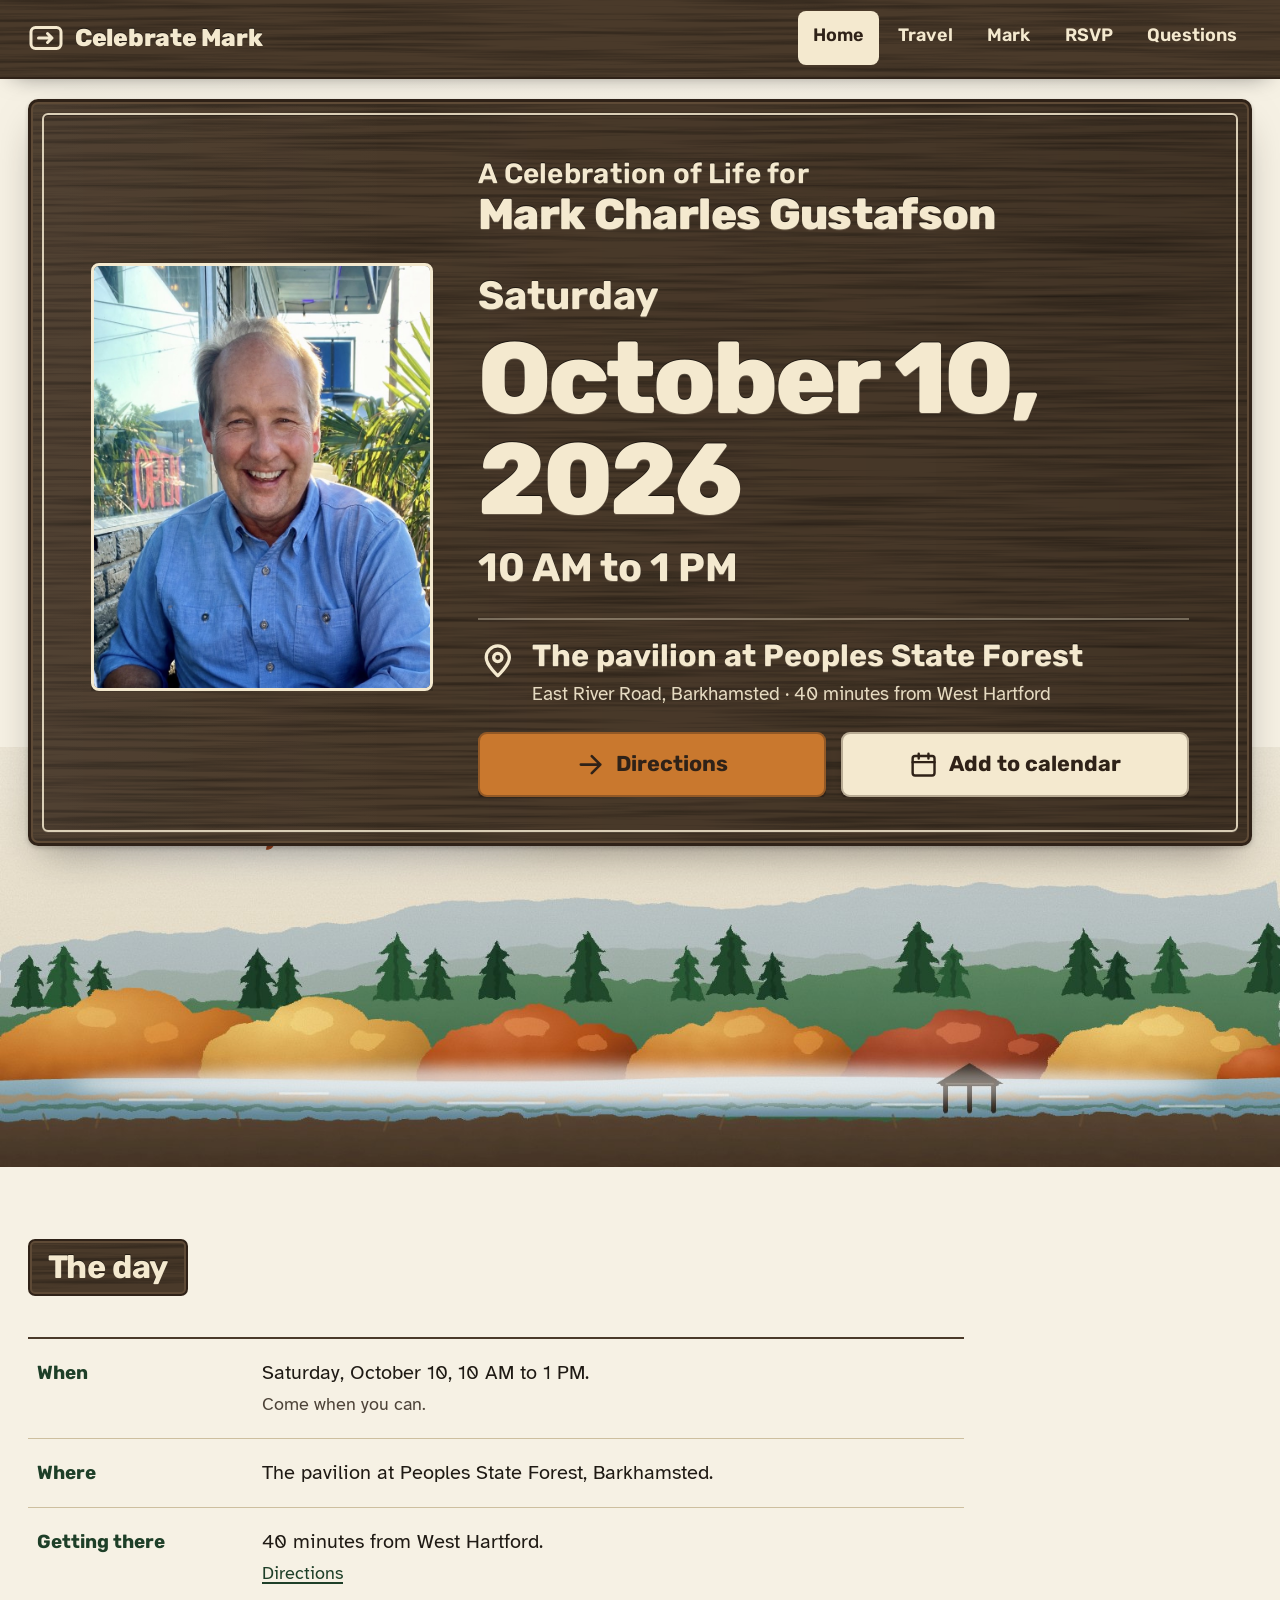
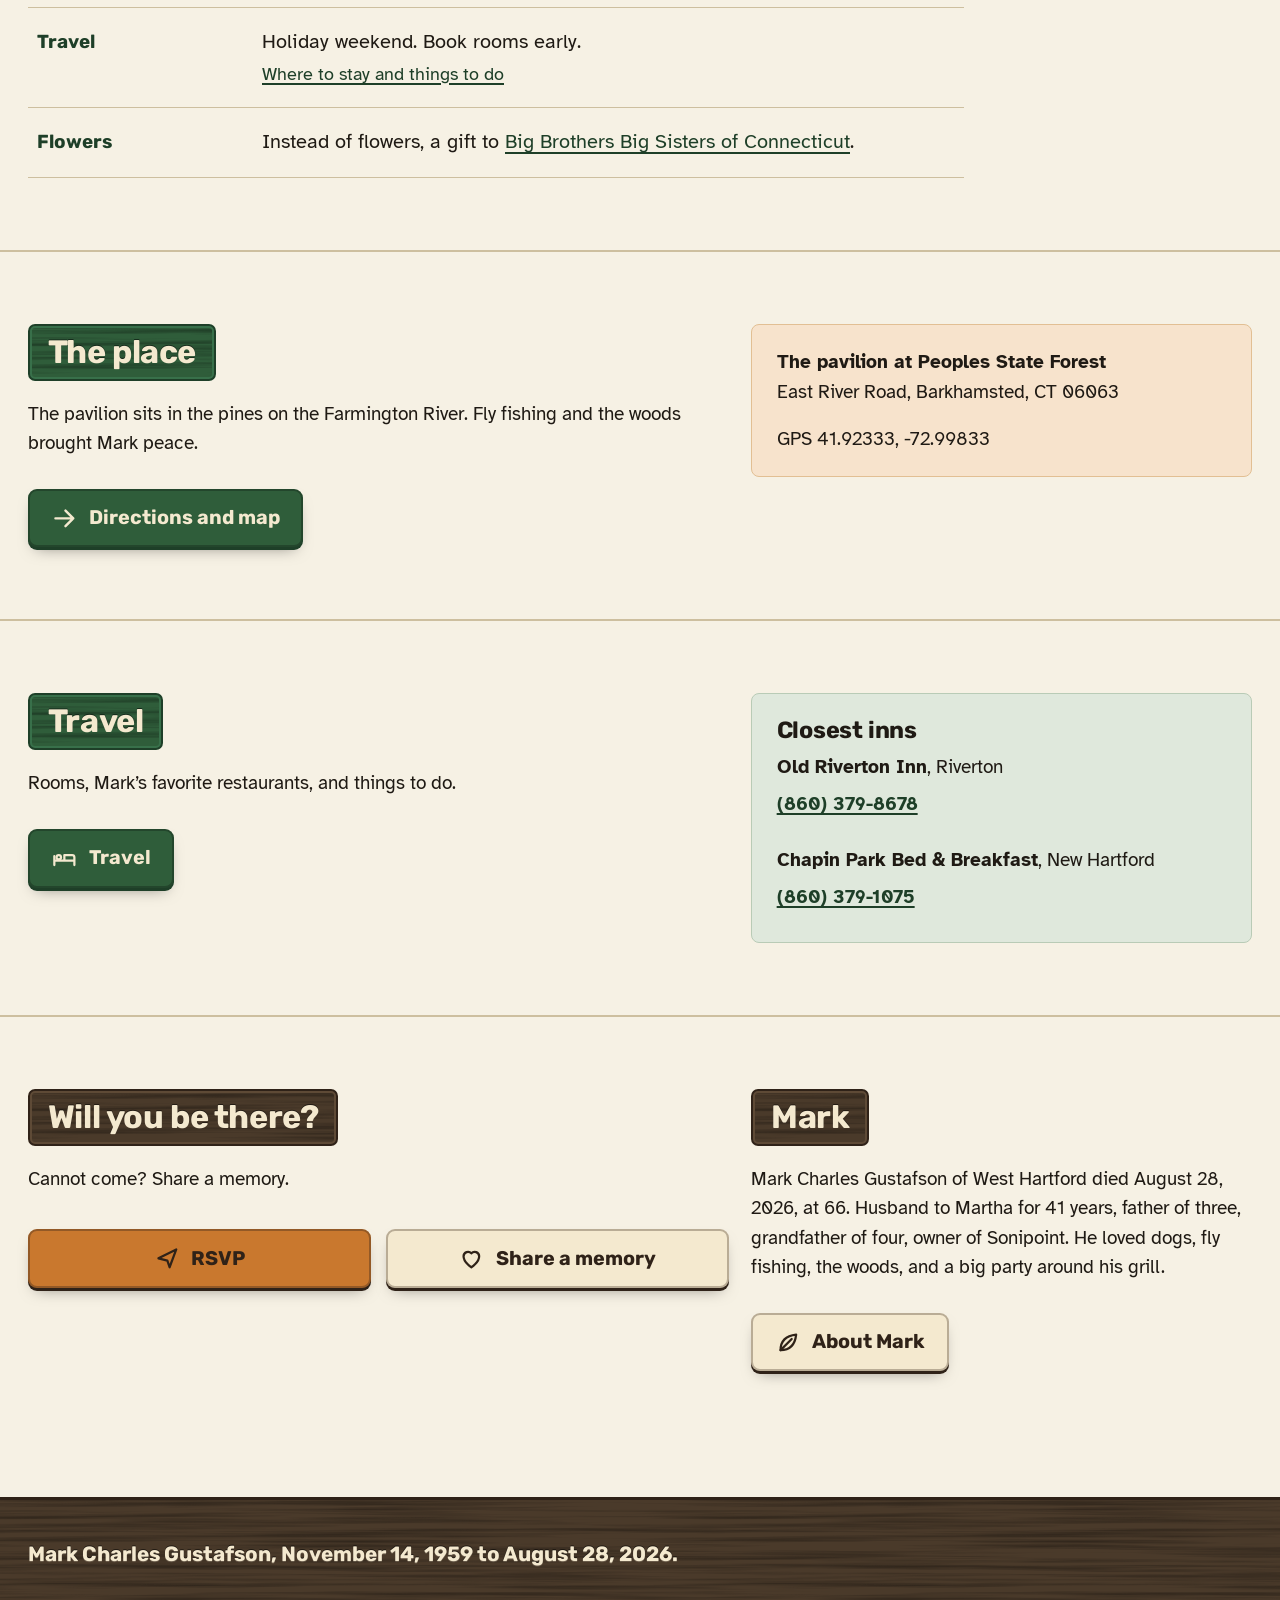
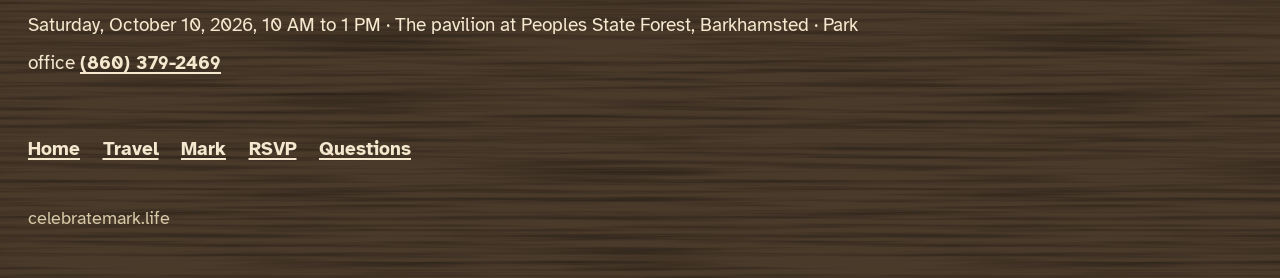
==== commit 05c1e94d: "Add Mark's photo beside the service details on the home page Co-Authored-By: Claude Opus 5.5 <norepl" ====
--- a/index.html
+++ b/index.html
@@ -17,7 +17,7 @@
 <link rel="preconnect" href="https://fonts.googleapis.com">
 <link rel="preconnect" href="https://fonts.gstatic.com" crossorigin>
 <link rel="stylesheet" href="https://fonts.googleapis.com/css2?family=Atkinson+Hyperlegible:ital,wght@0,400;0,700;1,400&family=Rubik:wght@600;700;800&display=swap">
-<link rel="stylesheet" href="assets/styles.css">
+<link rel="stylesheet" href="assets/styles.css?v=4">
 <script type="application/ld+json">
 {
   "@context": "https://schema.org",
@@ -68,7 +68,11 @@
 
   <section class="hero" aria-labelledby="title">
     <div class="wrap">
-      <div class="board">
+      <div class="board hero-board">
+        <figure class="hero-photo cut">
+          <img src="assets/mark.jpg" width="800" height="1057" alt="Mark Gustafson, smiling, outdoors in a blue shirt" fetchpriority="high">
+        </figure>
+        <div class="hero-details">
         <h1 id="title" class="routed cut">A Celebration of Life for
           <span class="name">Mark Charles Gustafson</span>
         </h1>
@@ -93,6 +97,7 @@
             <svg viewBox="0 0 24 24" fill="none" stroke="currentColor" stroke-width="2" stroke-linecap="round" stroke-linejoin="round" aria-hidden="true"><rect x="3" y="5" width="18" height="16" rx="2"/><path d="M3 10h18M8 3v4M16 3v4"/></svg>
             Add to calendar
           </a>
+        </div>
         </div>
       </div>
     </div>
--- a/assets/styles.css
+++ b/assets/styles.css
@@ -220,6 +220,11 @@
 .hero .place-detail { font-size: 1.05rem; color: var(--cream); opacity: 0.92; margin-top: 0.25rem; }
 .hero .plaque-row { margin-top: 1.3rem; }
 .hero .plaque { font-size: 1.2rem; min-height: 3.6rem; }
+.hero-board { display: grid; gap: 1.5rem; align-items: center; }
+.hero-photo { margin: 0; width: 100%; max-width: 12rem; aspect-ratio: 4 / 5; border-radius: 8px; overflow: hidden; border: 3px solid var(--cream); box-shadow: 0 10px 24px rgba(0, 0, 0, 0.35); position: relative; z-index: 1; }
+.hero-photo img { display: block; width: 100%; height: 100%; object-fit: cover; object-position: 50% 28%; }
+.hero-details { position: relative; z-index: 1; min-width: 0; }
+@media (min-width: 720px) { .hero-board { grid-template-columns: minmax(13rem, 19rem) 1fr; gap: 2.5rem; } .hero-photo { max-width: none; } }
 
 /* Authored moment: the letters are routed in, one line after the next */
 .cut { clip-path: inset(0 0 0 0); }
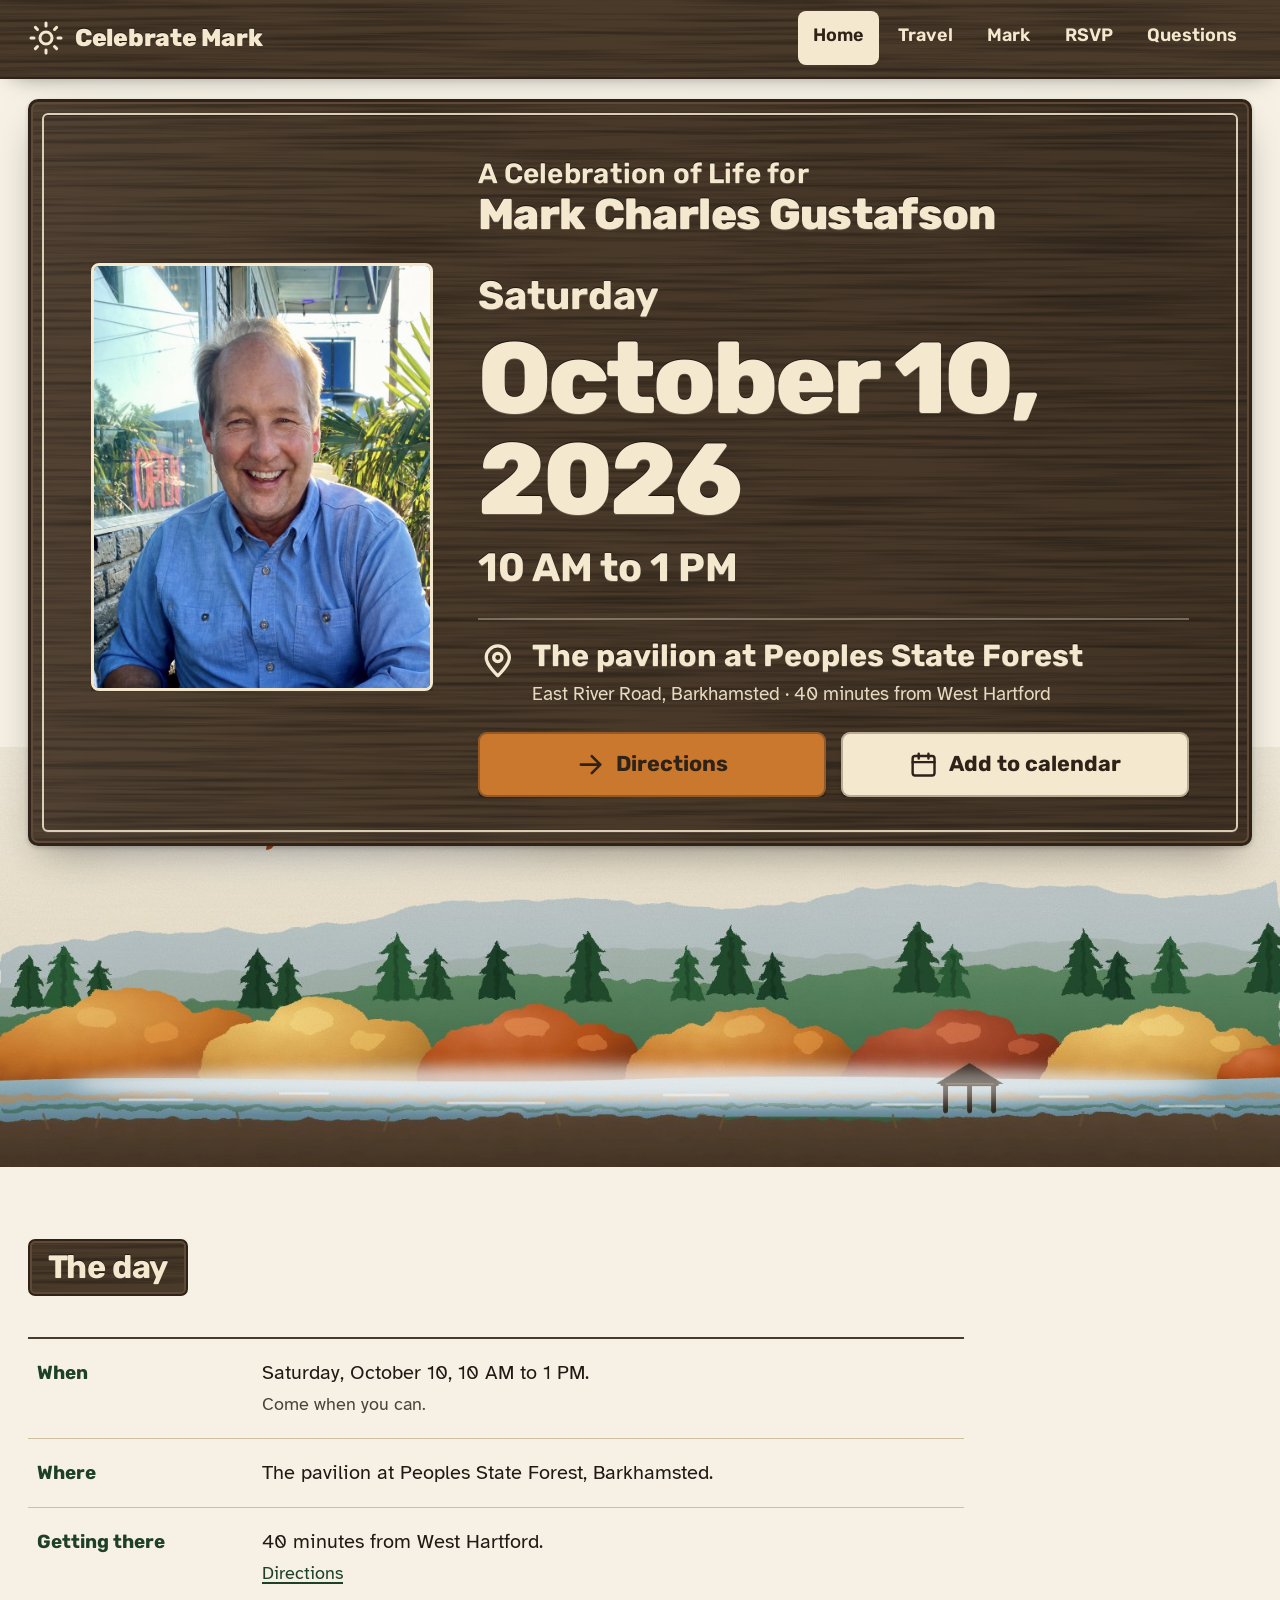
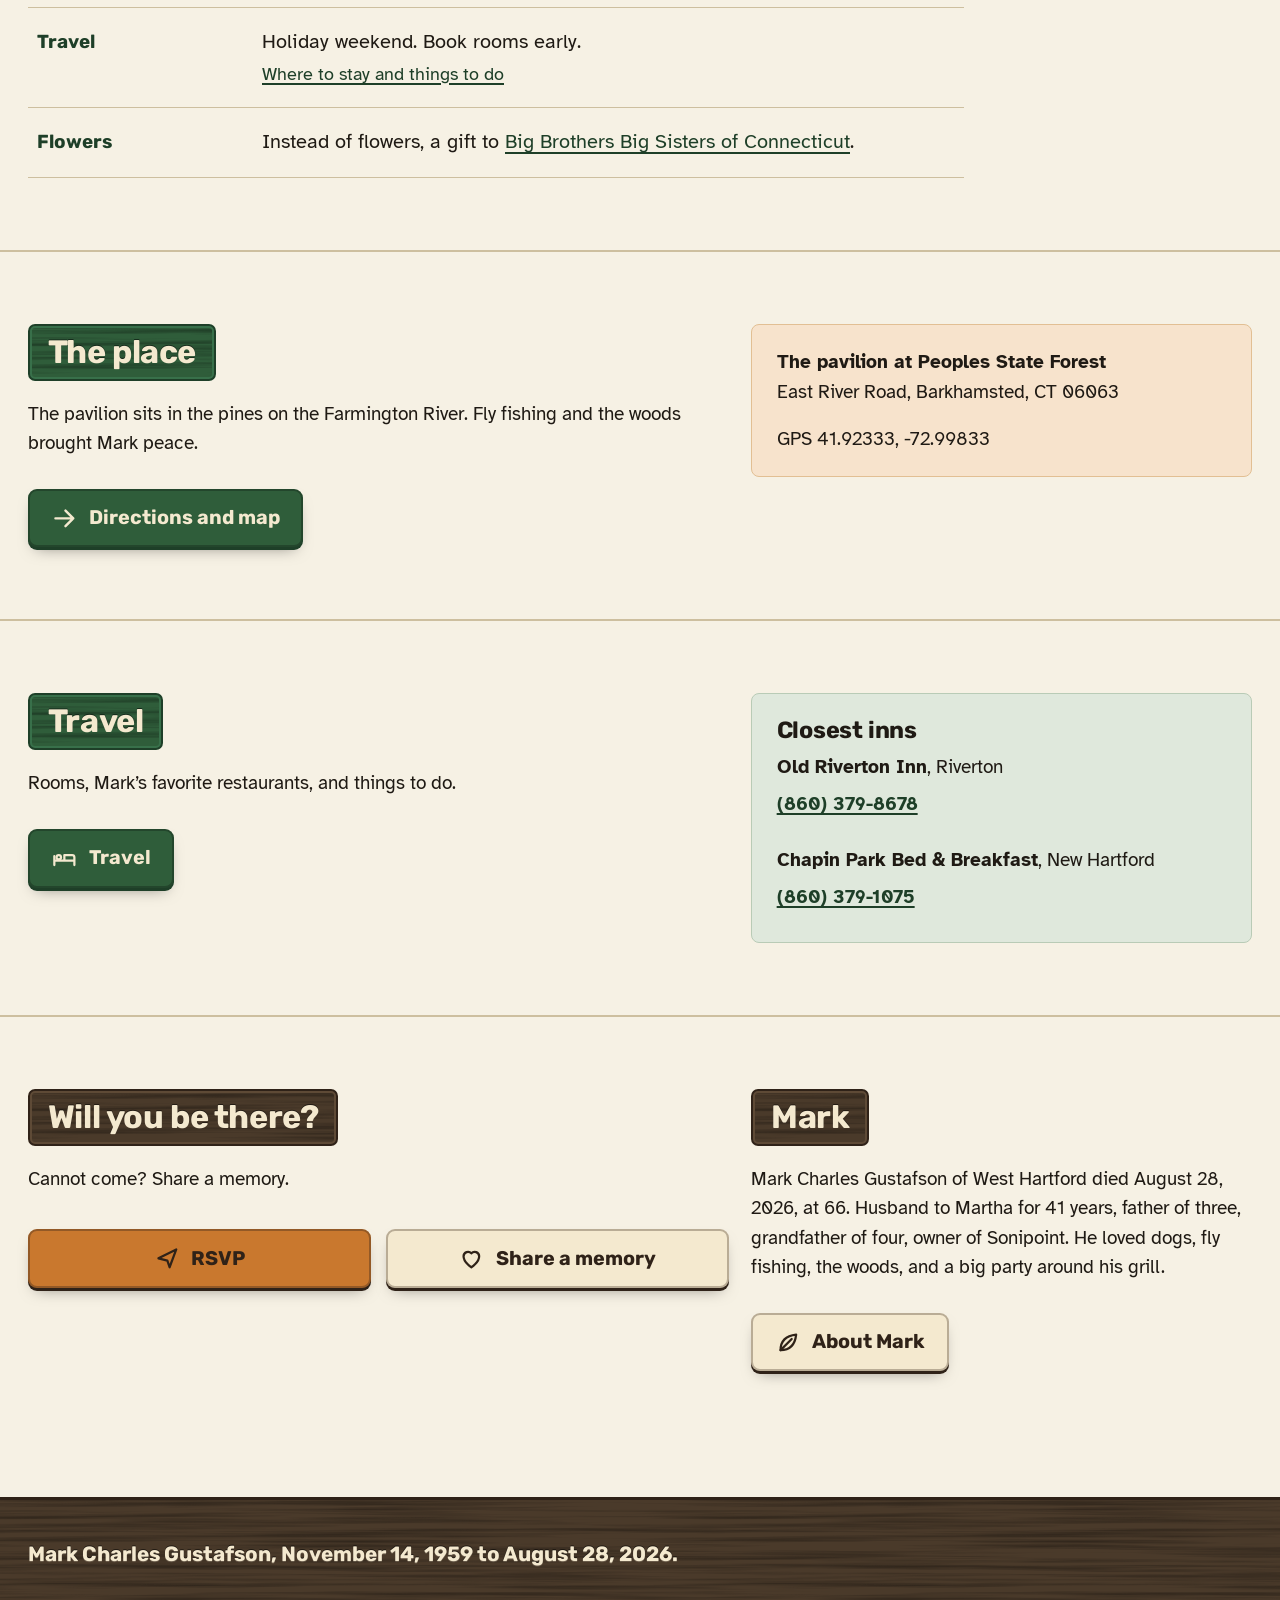
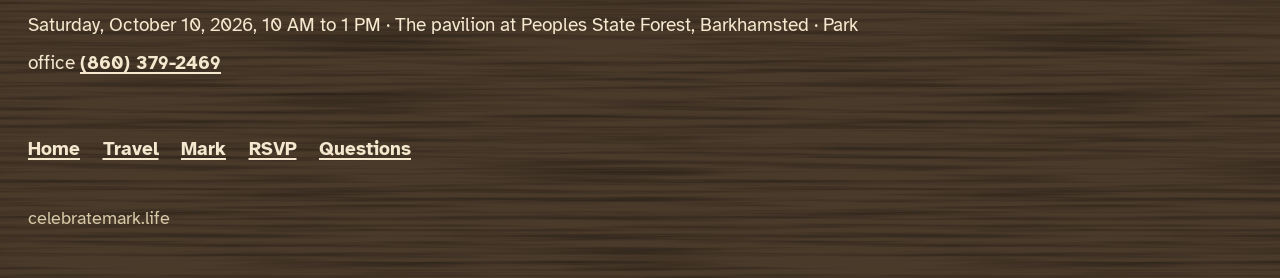
==== commit 74b0fed8: "Header: replace the arrow sign with a sun Co-Authored-By: Claude Opus 5.5 <noreply@anthropic.com> Cl" ====
--- a/index.html
+++ b/index.html
@@ -44,7 +44,7 @@
 <header class="site-header" id="top">
   <div class="wrap">
     <a class="wordmark" href="index.html" aria-label="Celebrate Mark, home">
-      <svg viewBox="0 0 24 24" fill="none" stroke="currentColor" stroke-width="2" stroke-linecap="round" stroke-linejoin="round" aria-hidden="true"><rect x="2" y="5" width="20" height="14" rx="3"/><path d="M7 12h9M13 9l3 3-3 3"/></svg>
+      <svg viewBox="0 0 24 24" fill="none" stroke="currentColor" stroke-width="2" stroke-linecap="round" stroke-linejoin="round" aria-hidden="true"><circle cx="12" cy="12" r="4"/><path d="M12 2v2M12 20v2M4.93 4.93l1.41 1.41M17.66 17.66l1.41 1.41M2 12h2M20 12h2M4.93 19.07l1.41-1.41M17.66 6.34l1.41-1.41"/></svg>
       <span>Celebrate Mark</span>
     </a>
     <button class="menu-toggle" type="button" aria-expanded="false" aria-controls="site-nav">
